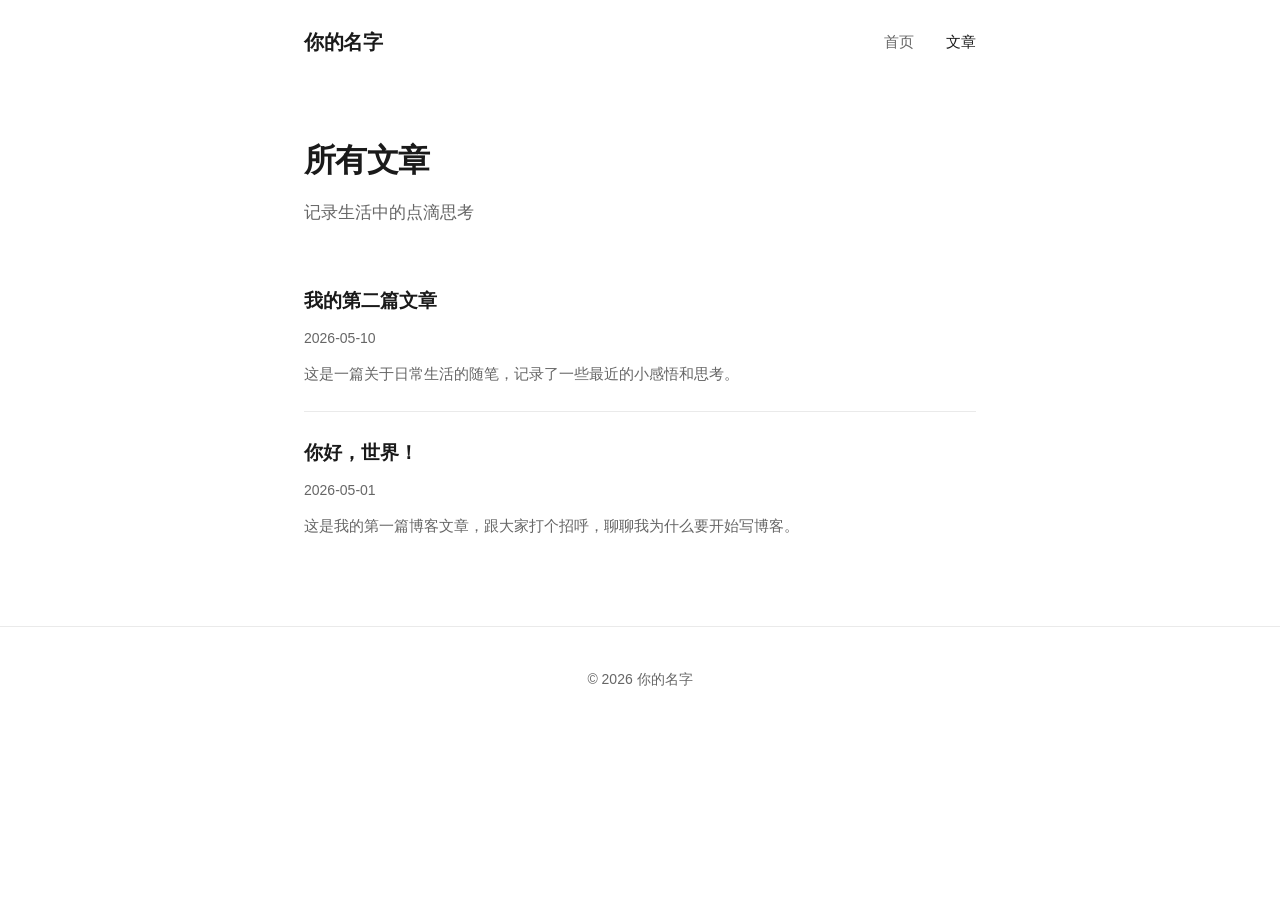
==== blog.html @ 14785ec4 "初始化个人网站" ====
<!DOCTYPE html>
<html lang="zh-CN">
<head>
  <meta charset="UTF-8">
  <meta name="viewport" content="width=device-width, initial-scale=1.0">
  <title>文章 - 我的个人网站</title>
  <link rel="stylesheet" href="css/style.css">
</head>
<body>
  <div class="container">
    <nav class="nav">
      <a href="index.html" class="nav-logo">你的名字</a>
      <ul class="nav-links">
        <li><a href="index.html">首页</a></li>
        <li><a href="blog.html" class="active">文章</a></li>
      </ul>
    </nav>

    <section class="blog-header">
      <h1>所有文章</h1>
      <p>记录生活中的点滴思考</p>
    </section>

    <section class="blog-list" id="blog-list"></section>
  </div>

  <footer class="footer">
    <div class="container">
      <p>© 2026 你的名字</p>
    </div>
  </footer>

  <script src="js/blog.js"></script>
  <script>
    const container = document.getElementById('blog-list');
    posts.forEach(post => {
      container.innerHTML += `
        <div class="post-card">
          <a href="${post.url}">
            <h3>${post.title}</h3>
            <span class="post-meta">${post.date}</span>
            ${post.excerpt ? `<p class="post-excerpt">${post.excerpt}</p>` : ''}
          </a>
        </div>
      `;
    });
  </script>
</body>
</html>
---- css/style.css ----
/* ===== 基础设置 ===== */
:root {
  --text: #1a1a1a;
  --text-light: #666;
  --bg: #fff;
  --bg-light: #f9f9f9;
  --border: #eaeaea;
  --accent: #2c7a7b;
  --accent-hover: #236665;
  --max-width: 720px;
}

* {
  margin: 0;
  padding: 0;
  box-sizing: border-box;
}

body {
  font-family: -apple-system, BlinkMacSystemFont, "Segoe UI", "PingFang SC",
    "Hiragino Sans GB", "Microsoft YaHei", "Helvetica Neue", Arial, sans-serif;
  color: var(--text);
  background: var(--bg);
  line-height: 1.8;
  -webkit-font-smoothing: antialiased;
}

/* ===== 导航栏 ===== */
.nav {
  display: flex;
  justify-content: space-between;
  align-items: center;
  padding: 1.5rem 0;
  max-width: var(--max-width);
  margin: 0 auto;
}

.nav a {
  text-decoration: none;
  color: var(--text);
}

.nav-logo {
  font-size: 1.25rem;
  font-weight: 700;
  letter-spacing: -0.02em;
}

.nav-links {
  display: flex;
  gap: 2rem;
  list-style: none;
}

.nav-links a {
  font-size: 0.95rem;
  color: var(--text-light);
  transition: color 0.2s;
}

.nav-links a:hover,
.nav-links a.active {
  color: var(--text);
}

/* ===== 容器 ===== */
.container {
  max-width: var(--max-width);
  margin: 0 auto;
  padding: 0 1.5rem;
}

/* ===== 首页 - 个人介绍 ===== */
.hero {
  padding: 5rem 0 3rem;
}

.hero-avatar {
  width: 80px;
  height: 80px;
  border-radius: 50%;
  background: var(--bg-light);
  margin-bottom: 1.5rem;
  display: flex;
  align-items: center;
  justify-content: center;
  font-size: 2rem;
  color: #ccc;
}

.hero h1 {
  font-size: 2.5rem;
  font-weight: 700;
  letter-spacing: -0.03em;
  margin-bottom: 0.75rem;
  line-height: 1.3;
}

.hero .tagline {
  font-size: 1.15rem;
  color: var(--text-light);
  margin-bottom: 1.5rem;
}

.hero .bio {
  font-size: 1.05rem;
  color: var(--text);
  max-width: 600px;
  margin-bottom: 2rem;
}

.social-links {
  display: flex;
  gap: 1.25rem;
}

.social-links a {
  color: var(--text-light);
  text-decoration: none;
  font-size: 0.95rem;
  transition: color 0.2s;
}

.social-links a:hover {
  color: var(--accent);
}

/* ===== 首页 - 最新文章 ===== */
.section-title {
  font-size: 1.25rem;
  font-weight: 600;
  margin-bottom: 1.5rem;
  letter-spacing: -0.01em;
}

.recent-posts {
  padding: 2rem 0 4rem;
  border-top: 1px solid var(--border);
}

.post-card {
  padding: 1.25rem 0;
  border-bottom: 1px solid var(--border);
}

.post-card:last-child {
  border-bottom: none;
}

.post-card a {
  text-decoration: none;
  color: inherit;
  display: block;
}

.post-card h3 {
  font-size: 1.15rem;
  font-weight: 600;
  margin-bottom: 0.35rem;
  transition: color 0.2s;
}

.post-card:hover h3 {
  color: var(--accent);
}

.post-card .post-meta {
  font-size: 0.875rem;
  color: var(--text-light);
}

.post-card .post-excerpt {
  font-size: 0.95rem;
  color: var(--text-light);
  margin-top: 0.5rem;
  line-height: 1.7;
}

.view-all {
  display: inline-block;
  margin-top: 1.5rem;
  font-size: 0.95rem;
  color: var(--accent);
  text-decoration: none;
  font-weight: 500;
  transition: color 0.2s;
}

.view-all:hover {
  color: var(--accent-hover);
}

/* ===== 博客列表页 ===== */
.blog-header {
  padding: 3rem 0 2rem;
}

.blog-header h1 {
  font-size: 2rem;
  font-weight: 700;
  letter-spacing: -0.02em;
  margin-bottom: 0.5rem;
}

.blog-header p {
  color: var(--text-light);
  font-size: 1.05rem;
}

.blog-list {
  padding-bottom: 4rem;
}

.blog-list .post-card {
  padding: 1.5rem 0;
}

.blog-list .post-card h3 {
  font-size: 1.2rem;
}

/* ===== 文章详情页 ===== */
.article {
  padding: 3rem 0 4rem;
}

.article-header {
  margin-bottom: 2.5rem;
}

.article-header h1 {
  font-size: 2rem;
  font-weight: 700;
  letter-spacing: -0.02em;
  line-height: 1.4;
  margin-bottom: 0.75rem;
}

.article-header .article-meta {
  font-size: 0.9rem;
  color: var(--text-light);
}

.article-content {
  font-size: 1.05rem;
  line-height: 2;
}

.article-content p {
  margin-bottom: 1.5rem;
}

.article-content h2 {
  font-size: 1.4rem;
  font-weight: 600;
  margin: 2.5rem 0 1rem;
}

.article-content h3 {
  font-size: 1.15rem;
  font-weight: 600;
  margin: 2rem 0 0.75rem;
}

.article-content img {
  max-width: 100%;
  height: auto;
  border-radius: 4px;
  margin: 1.5rem 0;
}

.article-content blockquote {
  border-left: 3px solid var(--accent);
  padding-left: 1.25rem;
  margin: 1.5rem 0;
  color: var(--text-light);
  font-style: italic;
}

.article-content ul,
.article-content ol {
  margin: 1rem 0 1.5rem 1.5rem;
}

.article-content li {
  margin-bottom: 0.5rem;
}

.article-content hr {
  border: none;
  border-top: 1px solid var(--border);
  margin: 2.5rem 0;
}

.article-content code {
  background: var(--bg-light);
  padding: 0.15em 0.4em;
  border-radius: 3px;
  font-size: 0.9em;
  font-family: "SF Mono", "Fira Code", "Fira Mono", "Roboto Mono", monospace;
}

.article-content pre {
  background: var(--bg-light);
  padding: 1.25rem;
  border-radius: 6px;
  overflow-x: auto;
  margin: 1.5rem 0;
  font-size: 0.9rem;
  line-height: 1.6;
}

.article-content pre code {
  background: none;
  padding: 0;
}

.back-link {
  display: inline-block;
  margin-top: 3rem;
  font-size: 0.95rem;
  color: var(--text-light);
  text-decoration: none;
  transition: color 0.2s;
}

.back-link:hover {
  color: var(--text);
}

/* ===== 页脚 ===== */
.footer {
  text-align: center;
  padding: 2.5rem 0;
  color: var(--text-light);
  font-size: 0.875rem;
  border-top: 1px solid var(--border);
}

/* ===== 响应式 ===== */
@media (max-width: 600px) {
  .hero {
    padding: 3rem 0 2rem;
  }

  .hero h1 {
    font-size: 1.75rem;
  }

  .nav {
    padding: 1rem 0;
  }

  .article-header h1 {
    font-size: 1.5rem;
  }

  .article-content {
    font-size: 1rem;
  }
}
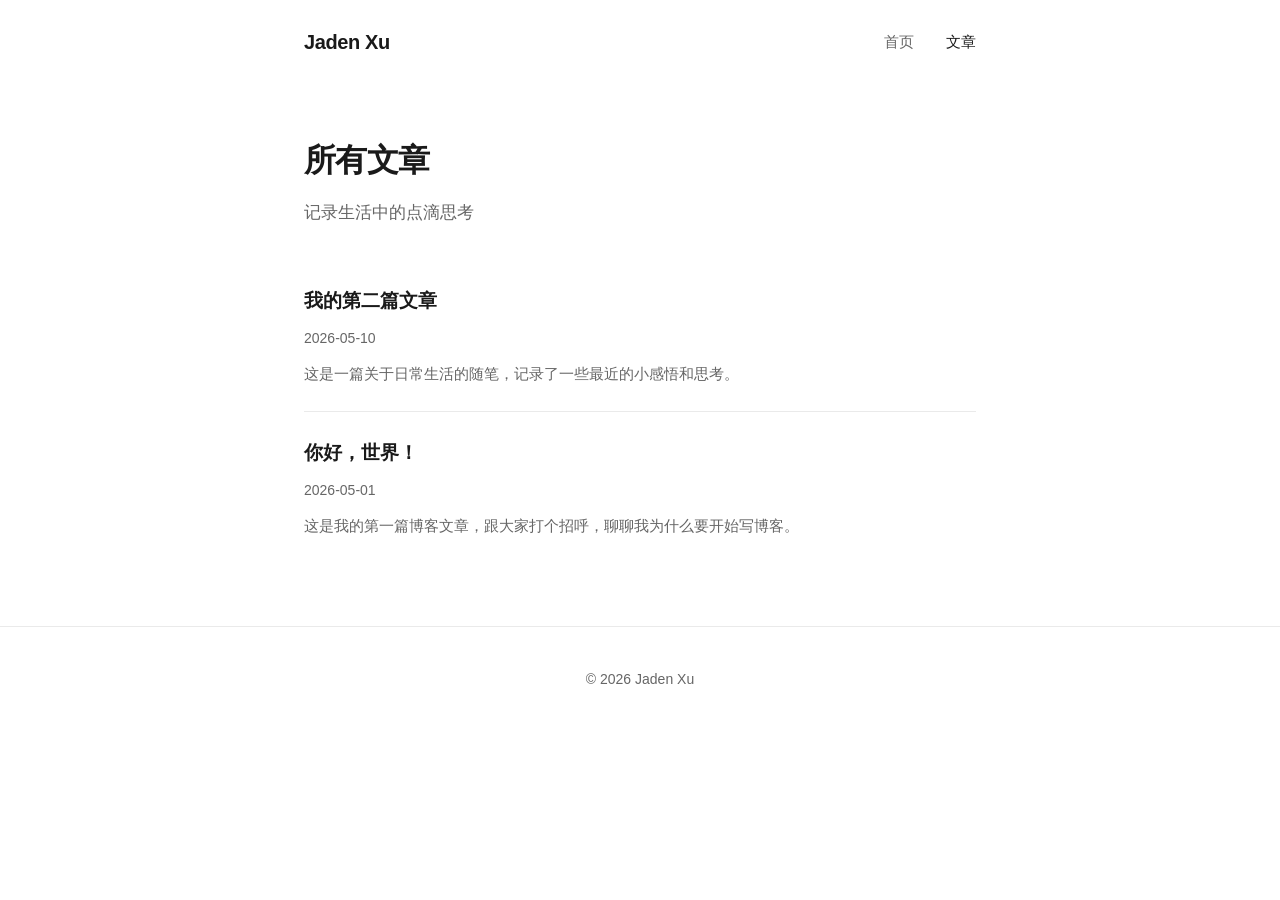
==== commit 36fed337: "更新个人信息和头像" ====
--- a/blog.html
+++ b/blog.html
@@ -9,7 +9,7 @@
 <body>
   <div class="container">
     <nav class="nav">
-      <a href="index.html" class="nav-logo">你的名字</a>
+      <a href="index.html" class="nav-logo">Jaden Xu</a>
       <ul class="nav-links">
         <li><a href="index.html">首页</a></li>
         <li><a href="blog.html" class="active">文章</a></li>
@@ -26,7 +26,7 @@
 
   <footer class="footer">
     <div class="container">
-      <p>© 2026 你的名字</p>
+      <p>© 2026 Jaden Xu</p>
     </div>
   </footer>
 
--- a/css/style.css
+++ b/css/style.css
@@ -79,13 +79,8 @@
   width: 80px;
   height: 80px;
   border-radius: 50%;
-  background: var(--bg-light);
+  object-fit: cover;
   margin-bottom: 1.5rem;
-  display: flex;
-  align-items: center;
-  justify-content: center;
-  font-size: 2rem;
-  color: #ccc;
 }
 
 .hero h1 {
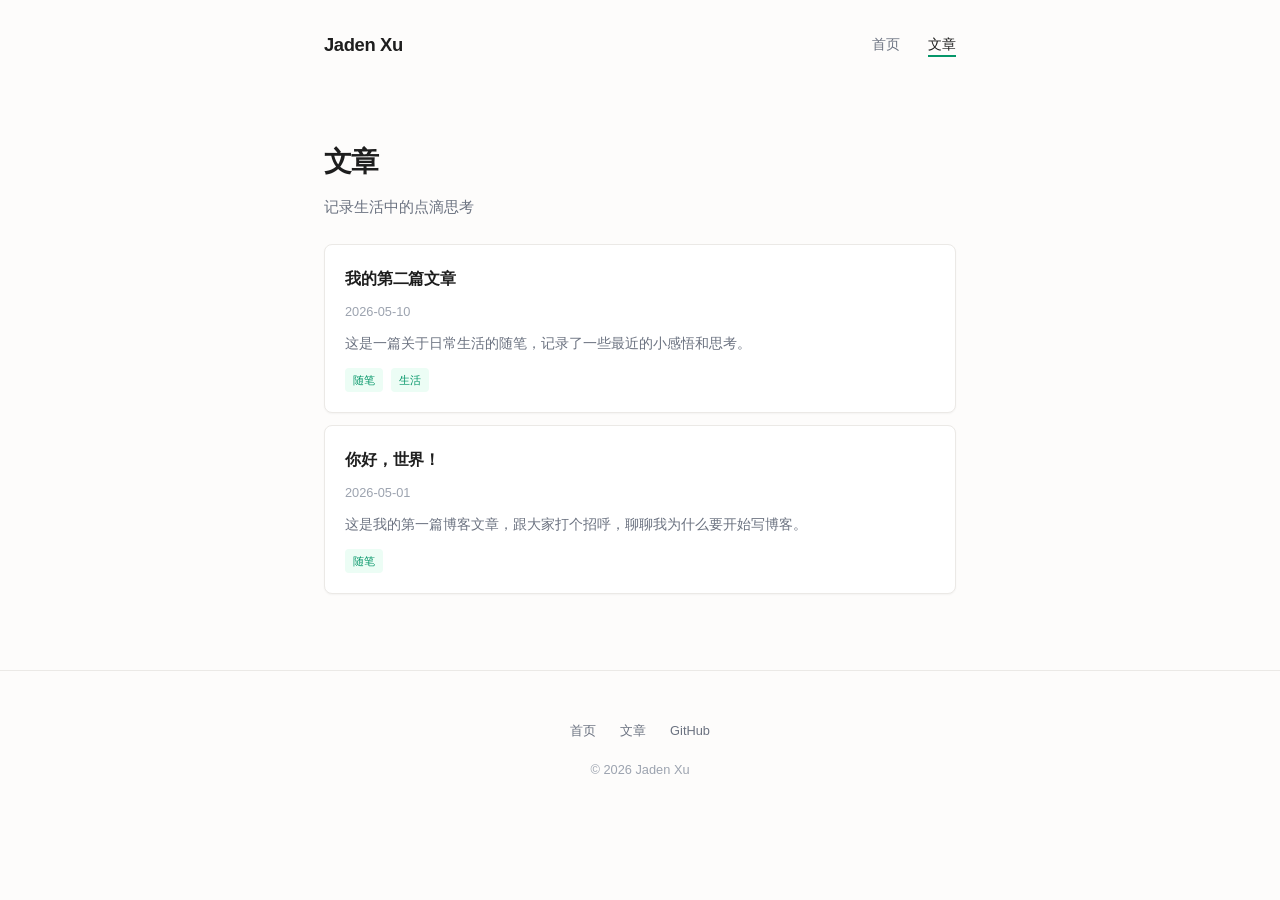
==== commit 25d56f5b: "全面升级网站设计：优化排版、配色、卡片布局和动效" ====
--- a/blog.html
+++ b/blog.html
@@ -3,21 +3,23 @@
 <head>
   <meta charset="UTF-8">
   <meta name="viewport" content="width=device-width, initial-scale=1.0">
-  <title>文章 - 我的个人网站</title>
+  <title>文章 - Jaden Xu</title>
   <link rel="stylesheet" href="css/style.css">
 </head>
 <body>
-  <div class="container">
-    <nav class="nav">
+  <nav class="nav">
+    <div class="container" style="display:flex;justify-content:space-between;align-items:center;width:100%;">
       <a href="index.html" class="nav-logo">Jaden Xu</a>
       <ul class="nav-links">
         <li><a href="index.html">首页</a></li>
         <li><a href="blog.html" class="active">文章</a></li>
       </ul>
-    </nav>
+    </div>
+  </nav>
 
+  <div class="container">
     <section class="blog-header">
-      <h1>所有文章</h1>
+      <h1>文章</h1>
       <p>记录生活中的点滴思考</p>
     </section>
 
@@ -26,6 +28,11 @@
 
   <footer class="footer">
     <div class="container">
+      <div class="footer-links">
+        <a href="index.html">首页</a>
+        <a href="blog.html">文章</a>
+        <a href="https://github.com/xupu2846" target="_blank">GitHub</a>
+      </div>
       <p>© 2026 Jaden Xu</p>
     </div>
   </footer>
@@ -33,17 +40,25 @@
   <script src="js/blog.js"></script>
   <script>
     const container = document.getElementById('blog-list');
-    posts.forEach(post => {
-      container.innerHTML += `
-        <div class="post-card">
-          <a href="${post.url}">
+    if (posts.length === 0) {
+      container.innerHTML = '<div class="empty-state"><p>还没有文章</p></div>';
+    } else {
+      posts.forEach(post => {
+        const tagsHtml = post.tags
+          ? post.tags.map(t => `<span class="post-tag">${t}</span>`).join('')
+          : '';
+        container.innerHTML += `
+          <a class="post-card" href="${post.url}">
             <h3>${post.title}</h3>
-            <span class="post-meta">${post.date}</span>
+            <div class="post-meta">
+              <span>${post.date}</span>
+            </div>
             ${post.excerpt ? `<p class="post-excerpt">${post.excerpt}</p>` : ''}
+            ${tagsHtml ? `<div class="post-tags">${tagsHtml}</div>` : ''}
           </a>
-        </div>
-      `;
-    });
+        `;
+      });
+    }
   </script>
 </body>
 </html>
--- a/css/style.css
+++ b/css/style.css
@@ -1,13 +1,18 @@
 /* ===== 基础设置 ===== */
 :root {
-  --text: #1a1a1a;
-  --text-light: #666;
-  --bg: #fff;
-  --bg-light: #f9f9f9;
-  --border: #eaeaea;
-  --accent: #2c7a7b;
-  --accent-hover: #236665;
-  --max-width: 720px;
+  --text: #1e1e1e;
+  --text-secondary: #6b7280;
+  --text-tertiary: #9ca3af;
+  --bg: #fdfcfb;
+  --bg-card: #fff;
+  --border: #ebe9e6;
+  --accent: #059669;
+  --accent-hover: #047857;
+  --accent-light: #ecfdf5;
+  --shadow-sm: 0 1px 2px rgba(0, 0, 0, 0.04);
+  --shadow-md: 0 4px 12px rgba(0, 0, 0, 0.06);
+  --radius: 8px;
+  --max-width: 680px;
 }
 
 * {
@@ -19,48 +24,12 @@
 body {
   font-family: -apple-system, BlinkMacSystemFont, "Segoe UI", "PingFang SC",
     "Hiragino Sans GB", "Microsoft YaHei", "Helvetica Neue", Arial, sans-serif;
+  font-size: 16px;
   color: var(--text);
   background: var(--bg);
   line-height: 1.8;
   -webkit-font-smoothing: antialiased;
-}
-
-/* ===== 导航栏 ===== */
-.nav {
-  display: flex;
-  justify-content: space-between;
-  align-items: center;
-  padding: 1.5rem 0;
-  max-width: var(--max-width);
-  margin: 0 auto;
-}
-
-.nav a {
-  text-decoration: none;
-  color: var(--text);
-}
-
-.nav-logo {
-  font-size: 1.25rem;
-  font-weight: 700;
-  letter-spacing: -0.02em;
-}
-
-.nav-links {
-  display: flex;
-  gap: 2rem;
-  list-style: none;
-}
-
-.nav-links a {
-  font-size: 0.95rem;
-  color: var(--text-light);
-  transition: color 0.2s;
-}
-
-.nav-links a:hover,
-.nav-links a.active {
-  color: var(--text);
+  -moz-osx-font-smoothing: grayscale;
 }
 
 /* ===== 容器 ===== */
@@ -70,50 +39,107 @@
   padding: 0 1.5rem;
 }
 
+/* ===== 导航栏 ===== */
+.nav {
+  display: flex;
+  justify-content: space-between;
+  align-items: center;
+  padding: 1.75rem 0;
+  max-width: var(--max-width);
+  margin: 0 auto;
+}
+
+.nav a {
+  text-decoration: none;
+  color: var(--text);
+}
+
+.nav-logo {
+  font-size: 1.15rem;
+  font-weight: 700;
+  letter-spacing: -0.02em;
+  color: var(--text);
+}
+
+.nav-links {
+  display: flex;
+  gap: 1.75rem;
+  list-style: none;
+}
+
+.nav-links a {
+  font-size: 0.9rem;
+  color: var(--text-secondary);
+  transition: color 0.2s;
+  padding-bottom: 3px;
+}
+
+.nav-links a:hover {
+  color: var(--text);
+}
+
+.nav-links a.active {
+  color: var(--text);
+  border-bottom: 2px solid var(--accent);
+}
+
 /* ===== 首页 - 个人介绍 ===== */
 .hero {
-  padding: 5rem 0 3rem;
+  padding: 4rem 0 3rem;
 }
 
 .hero-avatar {
-  width: 80px;
-  height: 80px;
+  width: 72px;
+  height: 72px;
   border-radius: 50%;
   object-fit: cover;
-  margin-bottom: 1.5rem;
+  margin-bottom: 1.25rem;
+  box-shadow: var(--shadow-sm);
+  border: 3px solid #fff;
 }
 
 .hero h1 {
-  font-size: 2.5rem;
+  font-size: 2rem;
   font-weight: 700;
   letter-spacing: -0.03em;
-  margin-bottom: 0.75rem;
+  margin-bottom: 0.5rem;
   line-height: 1.3;
 }
 
 .hero .tagline {
-  font-size: 1.15rem;
-  color: var(--text-light);
-  margin-bottom: 1.5rem;
+  font-size: 1rem;
+  color: var(--text-secondary);
+  margin-bottom: 1.25rem;
+  font-weight: 400;
 }
 
 .hero .bio {
-  font-size: 1.05rem;
-  color: var(--text);
-  max-width: 600px;
-  margin-bottom: 2rem;
+  font-size: 0.95rem;
+  color: var(--text-secondary);
+  max-width: 540px;
+  line-height: 1.85;
+  margin-bottom: 1.75rem;
+}
+
+.divider {
+  width: 40px;
+  height: 2px;
+  background: var(--accent);
+  margin-bottom: 1.75rem;
+  border-radius: 1px;
 }
 
 .social-links {
   display: flex;
-  gap: 1.25rem;
+  gap: 1.5rem;
 }
 
 .social-links a {
-  color: var(--text-light);
-  text-decoration: none;
-  font-size: 0.95rem;
-  transition: color 0.2s;
+  color: var(--text-secondary);
+  text-decoration: none;
+  font-size: 0.875rem;
+  transition: color 0.2s;
+  padding: 4px 0;
 }
 
 .social-links a:hover {
@@ -121,37 +147,61 @@
 }
 
 /* ===== 首页 - 最新文章 ===== */
+.recent-posts {
+  padding: 2.5rem 0 4rem;
+  border-top: 1px solid var(--border);
+}
+
+.section-header {
+  display: flex;
+  justify-content: space-between;
+  align-items: baseline;
+  margin-bottom: 1.75rem;
+}
+
 .section-title {
-  font-size: 1.25rem;
+  font-size: 1.05rem;
   font-weight: 600;
-  margin-bottom: 1.5rem;
   letter-spacing: -0.01em;
-}
-
-.recent-posts {
-  padding: 2rem 0 4rem;
-  border-top: 1px solid var(--border);
+  color: var(--text);
+}
+
+.view-all {
+  font-size: 0.85rem;
+  color: var(--text-tertiary);
+  text-decoration: none;
+  transition: color 0.2s;
+}
+
+.view-all:hover {
+  color: var(--accent);
 }
 
 .post-card {
-  padding: 1.25rem 0;
-  border-bottom: 1px solid var(--border);
-}
-
-.post-card:last-child {
-  border-bottom: none;
-}
-
-.post-card a {
+  display: block;
+  padding: 1.25rem 1.25rem;
+  margin-bottom: 0.5rem;
+  background: var(--bg-card);
+  border: 1px solid var(--border);
+  border-radius: var(--radius);
   text-decoration: none;
   color: inherit;
-  display: block;
+  transition: all 0.2s ease;
+  box-shadow: var(--shadow-sm);
+}
+
+.post-card:hover {
+  border-color: #d1d5db;
+  box-shadow: var(--shadow-md);
+  transform: translateY(-1px);
 }
 
 .post-card h3 {
-  font-size: 1.15rem;
+  font-size: 1rem;
   font-weight: 600;
   margin-bottom: 0.35rem;
+  letter-spacing: -0.01em;
+  color: var(--text);
   transition: color 0.2s;
 }
 
@@ -160,46 +210,57 @@
 }
 
 .post-card .post-meta {
+  font-size: 0.8rem;
+  color: var(--text-tertiary);
+  display: flex;
+  align-items: center;
+  gap: 0.75rem;
+}
+
+.post-card .post-meta .dot {
+  width: 3px;
+  height: 3px;
+  border-radius: 50%;
+  background: var(--text-tertiary);
+}
+
+.post-card .post-excerpt {
   font-size: 0.875rem;
-  color: var(--text-light);
-}
-
-.post-card .post-excerpt {
-  font-size: 0.95rem;
-  color: var(--text-light);
-  margin-top: 0.5rem;
+  color: var(--text-secondary);
+  margin-top: 0.6rem;
   line-height: 1.7;
 }
 
-.view-all {
-  display: inline-block;
-  margin-top: 1.5rem;
-  font-size: 0.95rem;
+.post-card .post-tags {
+  display: flex;
+  gap: 0.5rem;
+  margin-top: 0.75rem;
+}
+
+.post-tag {
+  font-size: 0.7rem;
   color: var(--accent);
-  text-decoration: none;
+  background: var(--accent-light);
+  padding: 2px 8px;
+  border-radius: 4px;
   font-weight: 500;
-  transition: color 0.2s;
-}
-
-.view-all:hover {
-  color: var(--accent-hover);
 }
 
 /* ===== 博客列表页 ===== */
 .blog-header {
-  padding: 3rem 0 2rem;
+  padding: 3rem 0 1.5rem;
 }
 
 .blog-header h1 {
-  font-size: 2rem;
+  font-size: 1.75rem;
   font-weight: 700;
   letter-spacing: -0.02em;
-  margin-bottom: 0.5rem;
+  margin-bottom: 0.35rem;
 }
 
 .blog-header p {
-  color: var(--text-light);
-  font-size: 1.05rem;
+  color: var(--text-secondary);
+  font-size: 0.95rem;
 }
 
 .blog-list {
@@ -207,11 +268,7 @@
 }
 
 .blog-list .post-card {
-  padding: 1.5rem 0;
-}
-
-.blog-list .post-card h3 {
-  font-size: 1.2rem;
+  margin-bottom: 0.75rem;
 }
 
 /* ===== 文章详情页 ===== */
@@ -221,24 +278,37 @@
 
 .article-header {
   margin-bottom: 2.5rem;
+  padding-bottom: 1.5rem;
+  border-bottom: 1px solid var(--border);
 }
 
 .article-header h1 {
-  font-size: 2rem;
+  font-size: 1.75rem;
   font-weight: 700;
-  letter-spacing: -0.02em;
-  line-height: 1.4;
+  letter-spacing: -0.03em;
+  line-height: 1.45;
   margin-bottom: 0.75rem;
 }
 
 .article-header .article-meta {
-  font-size: 0.9rem;
-  color: var(--text-light);
+  font-size: 0.85rem;
+  color: var(--text-tertiary);
+  display: flex;
+  align-items: center;
+  gap: 0.75rem;
+}
+
+.article-header .article-meta .dot {
+  width: 3px;
+  height: 3px;
+  border-radius: 50%;
+  background: var(--text-tertiary);
 }
 
 .article-content {
-  font-size: 1.05rem;
+  font-size: 1rem;
   line-height: 2;
+  color: var(--text);
 }
 
 .article-content p {
@@ -246,39 +316,48 @@
 }
 
 .article-content h2 {
-  font-size: 1.4rem;
+  font-size: 1.25rem;
   font-weight: 600;
-  margin: 2.5rem 0 1rem;
+  margin: 2.5rem 0 0.75rem;
+  letter-spacing: -0.01em;
 }
 
 .article-content h3 {
-  font-size: 1.15rem;
+  font-size: 1.05rem;
   font-weight: 600;
-  margin: 2rem 0 0.75rem;
+  margin: 2rem 0 0.5rem;
+  letter-spacing: -0.01em;
 }
 
 .article-content img {
   max-width: 100%;
   height: auto;
-  border-radius: 4px;
-  margin: 1.5rem 0;
+  border-radius: var(--radius);
+  margin: 1.25rem 0;
 }
 
 .article-content blockquote {
   border-left: 3px solid var(--accent);
-  padding-left: 1.25rem;
+  padding: 0.5rem 0 0.5rem 1.25rem;
   margin: 1.5rem 0;
-  color: var(--text-light);
-  font-style: italic;
+  color: var(--text-secondary);
+  background: var(--accent-light);
+  border-radius: 0 var(--radius) var(--radius) 0;
 }
 
 .article-content ul,
 .article-content ol {
-  margin: 1rem 0 1.5rem 1.5rem;
+  margin: 0.75rem 0 1.5rem 1.25rem;
+  color: var(--text);
 }
 
 .article-content li {
   margin-bottom: 0.5rem;
+  padding-left: 0.25rem;
+}
+
+.article-content li::marker {
+  color: var(--text-tertiary);
 }
 
 .article-content hr {
@@ -288,69 +367,187 @@
 }
 
 .article-content code {
-  background: var(--bg-light);
+  background: #f3f4f6;
   padding: 0.15em 0.4em;
-  border-radius: 3px;
-  font-size: 0.9em;
+  border-radius: 4px;
+  font-size: 0.88em;
   font-family: "SF Mono", "Fira Code", "Fira Mono", "Roboto Mono", monospace;
+  color: #374151;
 }
 
 .article-content pre {
-  background: var(--bg-light);
+  background: #f9fafb;
   padding: 1.25rem;
-  border-radius: 6px;
+  border-radius: var(--radius);
+  border: 1px solid var(--border);
   overflow-x: auto;
   margin: 1.5rem 0;
-  font-size: 0.9rem;
-  line-height: 1.6;
+  font-size: 0.85rem;
+  line-height: 1.7;
 }
 
 .article-content pre code {
   background: none;
   padding: 0;
+  border: none;
 }
 
 .back-link {
-  display: inline-block;
+  display: inline-flex;
+  align-items: center;
+  gap: 0.35rem;
   margin-top: 3rem;
-  font-size: 0.95rem;
-  color: var(--text-light);
+  font-size: 0.875rem;
+  color: var(--text-tertiary);
   text-decoration: none;
   transition: color 0.2s;
 }
 
 .back-link:hover {
   color: var(--text);
+}
+
+/* ===== 文章页尾（文章导航） ===== */
+.article-nav {
+  margin-top: 3rem;
+  padding-top: 1.5rem;
+  border-top: 1px solid var(--border);
+  display: flex;
+  justify-content: space-between;
+  font-size: 0.875rem;
+}
+
+.article-nav a {
+  color: var(--text-secondary);
+  text-decoration: none;
+  transition: color 0.2s;
+}
+
+.article-nav a:hover {
+  color: var(--accent);
 }
 
 /* ===== 页脚 ===== */
 .footer {
   text-align: center;
-  padding: 2.5rem 0;
-  color: var(--text-light);
-  font-size: 0.875rem;
+  padding: 3rem 0;
+  color: var(--text-tertiary);
+  font-size: 0.8rem;
   border-top: 1px solid var(--border);
+}
+
+.footer a {
+  color: var(--text-secondary);
+  text-decoration: none;
+  transition: color 0.2s;
+}
+
+.footer a:hover {
+  color: var(--accent);
+}
+
+.footer-links {
+  display: flex;
+  justify-content: center;
+  gap: 1.5rem;
+  margin-bottom: 1rem;
+}
+
+/* ===== 友链区域 ===== */
+.friends {
+  padding: 2rem 0 4rem;
+  border-top: 1px solid var(--border);
+}
+
+.friends-grid {
+  display: grid;
+  grid-template-columns: repeat(auto-fill, minmax(200px, 1fr));
+  gap: 0.75rem;
+}
+
+.friend-card {
+  display: flex;
+  align-items: center;
+  gap: 0.75rem;
+  padding: 0.75rem 1rem;
+  background: var(--bg-card);
+  border: 1px solid var(--border);
+  border-radius: var(--radius);
+  text-decoration: none;
+  color: inherit;
+  transition: all 0.2s ease;
+}
+
+.friend-card:hover {
+  border-color: #d1d5db;
+  box-shadow: var(--shadow-sm);
+}
+
+.friend-avatar {
+  width: 32px;
+  height: 32px;
+  border-radius: 50%;
+  background: var(--bg);
+  flex-shrink: 0;
+}
+
+.friend-info {
+  min-width: 0;
+}
+
+.friend-name {
+  font-size: 0.85rem;
+  font-weight: 600;
+  color: var(--text);
+}
+
+.friend-desc {
+  font-size: 0.75rem;
+  color: var(--text-tertiary);
+  white-space: nowrap;
+  overflow: hidden;
+  text-overflow: ellipsis;
+}
+
+/* ===== 空状态 ===== */
+.empty-state {
+  text-align: center;
+  padding: 3rem 0;
+  color: var(--text-tertiary);
+}
+
+.empty-state p {
+  font-size: 0.9rem;
 }
 
 /* ===== 响应式 ===== */
 @media (max-width: 600px) {
   .hero {
-    padding: 3rem 0 2rem;
+    padding: 2.5rem 0 2rem;
   }
 
   .hero h1 {
-    font-size: 1.75rem;
+    font-size: 1.6rem;
   }
 
   .nav {
-    padding: 1rem 0;
+    padding: 1.25rem 0;
   }
 
   .article-header h1 {
-    font-size: 1.5rem;
+    font-size: 1.4rem;
   }
 
   .article-content {
-    font-size: 1rem;
-  }
-}
+    font-size: 0.95rem;
+    line-height: 1.9;
+  }
+
+  .post-card {
+    padding: 1rem;
+  }
+
+  .friends-grid {
+    grid-template-columns: 1fr;
+  }
+}
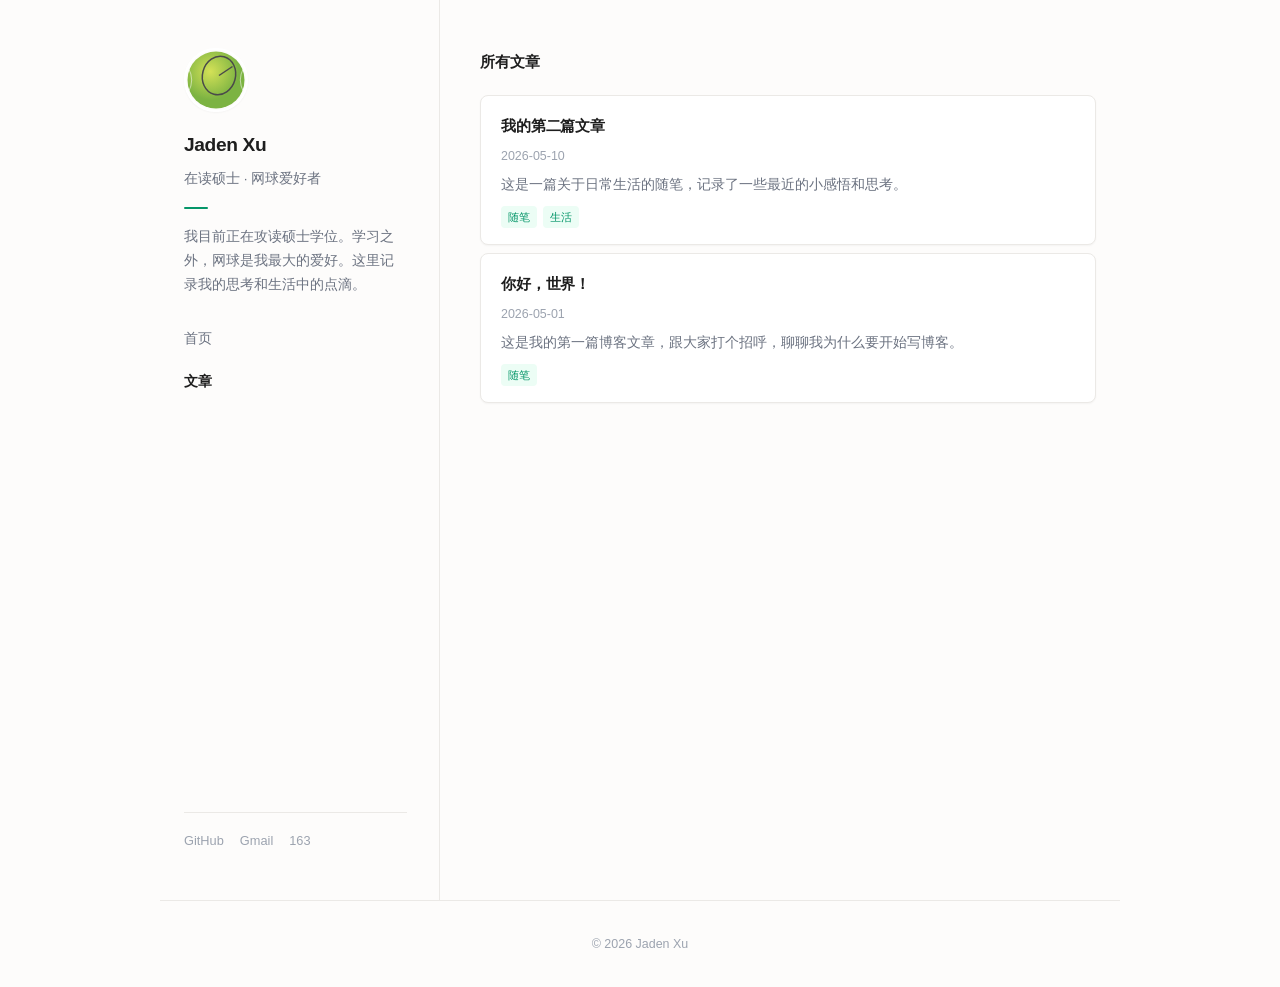
==== commit fdca904f: "改为双栏布局：左侧个人信息，右侧文章列表" ====
--- a/blog.html
+++ b/blog.html
@@ -7,34 +7,38 @@
   <link rel="stylesheet" href="css/style.css">
 </head>
 <body>
-  <nav class="nav">
-    <div class="container" style="display:flex;justify-content:space-between;align-items:center;width:100%;">
-      <a href="index.html" class="nav-logo">Jaden Xu</a>
-      <ul class="nav-links">
+  <div class="layout">
+    <!-- 左侧栏 -->
+    <aside class="sidebar">
+      <img class="sidebar-avatar" src="images/avatar.svg" alt="头像">
+      <div class="sidebar-name">Jaden Xu</div>
+      <div class="sidebar-tagline">在读硕士 · 网球爱好者</div>
+      <div class="sidebar-divider"></div>
+      <p class="sidebar-bio">
+        我目前正在攻读硕士学位。学习之外，网球是我最大的爱好。这里记录我的思考和生活中的点滴。
+      </p>
+      <ul class="sidebar-nav">
         <li><a href="index.html">首页</a></li>
         <li><a href="blog.html" class="active">文章</a></li>
       </ul>
-    </div>
-  </nav>
+      <div class="sidebar-social">
+        <a href="https://github.com/xupu2846" target="_blank">GitHub</a>
+        <a href="mailto:xupu2846@gmail.com">Gmail</a>
+        <a href="mailto:xupu2846@163.com">163</a>
+      </div>
+    </aside>
 
-  <div class="container">
-    <section class="blog-header">
-      <h1>文章</h1>
-      <p>记录生活中的点滴思考</p>
-    </section>
-
-    <section class="blog-list" id="blog-list"></section>
+    <!-- 右侧主内容 -->
+    <main class="main">
+      <div class="section-header">
+        <h2 class="section-title">所有文章</h2>
+      </div>
+      <div id="blog-list"></div>
+    </main>
   </div>
 
   <footer class="footer">
-    <div class="container">
-      <div class="footer-links">
-        <a href="index.html">首页</a>
-        <a href="blog.html">文章</a>
-        <a href="https://github.com/xupu2846" target="_blank">GitHub</a>
-      </div>
-      <p>© 2026 Jaden Xu</p>
-    </div>
+    <p>© 2026 Jaden Xu</p>
   </footer>
 
   <script src="js/blog.js"></script>
@@ -50,9 +54,7 @@
         container.innerHTML += `
           <a class="post-card" href="${post.url}">
             <h3>${post.title}</h3>
-            <div class="post-meta">
-              <span>${post.date}</span>
-            </div>
+            <div class="post-meta">${post.date}</div>
             ${post.excerpt ? `<p class="post-excerpt">${post.excerpt}</p>` : ''}
             ${tagsHtml ? `<div class="post-tags">${tagsHtml}</div>` : ''}
           </a>
--- a/css/style.css
+++ b/css/style.css
@@ -12,7 +12,7 @@
   --shadow-sm: 0 1px 2px rgba(0, 0, 0, 0.04);
   --shadow-md: 0 4px 12px rgba(0, 0, 0, 0.06);
   --radius: 8px;
-  --max-width: 680px;
+  --sidebar-width: 280px;
 }
 
 * {
@@ -29,148 +29,144 @@
   background: var(--bg);
   line-height: 1.8;
   -webkit-font-smoothing: antialiased;
-  -moz-osx-font-smoothing: grayscale;
-}
-
-/* ===== 容器 ===== */
-.container {
-  max-width: var(--max-width);
+}
+
+/* ===== 双栏布局 ===== */
+.layout {
+  display: flex;
+  max-width: 960px;
   margin: 0 auto;
-  padding: 0 1.5rem;
-}
-
-/* ===== 导航栏 ===== */
-.nav {
-  display: flex;
-  justify-content: space-between;
-  align-items: center;
-  padding: 1.75rem 0;
-  max-width: var(--max-width);
-  margin: 0 auto;
-}
-
-.nav a {
-  text-decoration: none;
-  color: var(--text);
-}
-
-.nav-logo {
-  font-size: 1.15rem;
+  min-height: 100vh;
+}
+
+/* ===== 左侧栏 ===== */
+.sidebar {
+  width: var(--sidebar-width);
+  flex-shrink: 0;
+  padding: 3rem 2rem 3rem 1.5rem;
+  position: sticky;
+  top: 0;
+  height: 100vh;
+  display: flex;
+  flex-direction: column;
+  border-right: 1px solid var(--border);
+}
+
+.sidebar-avatar {
+  width: 64px;
+  height: 64px;
+  border-radius: 50%;
+  object-fit: cover;
+  margin-bottom: 1rem;
+  border: 2px solid #fff;
+  box-shadow: var(--shadow-sm);
+}
+
+.sidebar-name {
+  font-size: 1.2rem;
   font-weight: 700;
   letter-spacing: -0.02em;
-  color: var(--text);
-}
-
-.nav-links {
-  display: flex;
-  gap: 1.75rem;
-  list-style: none;
-}
-
-.nav-links a {
-  font-size: 0.9rem;
-  color: var(--text-secondary);
-  transition: color 0.2s;
-  padding-bottom: 3px;
-}
-
-.nav-links a:hover {
-  color: var(--text);
-}
-
-.nav-links a.active {
-  color: var(--text);
-  border-bottom: 2px solid var(--accent);
-}
-
-/* ===== 首页 - 个人介绍 ===== */
-.hero {
-  padding: 4rem 0 3rem;
-}
-
-.hero-avatar {
-  width: 72px;
-  height: 72px;
-  border-radius: 50%;
-  object-fit: cover;
-  margin-bottom: 1.25rem;
-  box-shadow: var(--shadow-sm);
-  border: 3px solid #fff;
-}
-
-.hero h1 {
-  font-size: 2rem;
-  font-weight: 700;
-  letter-spacing: -0.03em;
-  margin-bottom: 0.5rem;
-  line-height: 1.3;
-}
-
-.hero .tagline {
-  font-size: 1rem;
-  color: var(--text-secondary);
-  margin-bottom: 1.25rem;
-  font-weight: 400;
-}
-
-.hero .bio {
-  font-size: 0.95rem;
-  color: var(--text-secondary);
-  max-width: 540px;
-  line-height: 1.85;
-  margin-bottom: 1.75rem;
-}
-
-.divider {
-  width: 40px;
+  margin-bottom: 0.25rem;
+}
+
+.sidebar-tagline {
+  font-size: 0.85rem;
+  color: var(--text-secondary);
+  margin-bottom: 1rem;
+}
+
+.sidebar-divider {
+  width: 24px;
   height: 2px;
   background: var(--accent);
-  margin-bottom: 1.75rem;
   border-radius: 1px;
-}
-
-.social-links {
-  display: flex;
-  gap: 1.5rem;
-}
-
-.social-links a {
-  color: var(--text-secondary);
-  text-decoration: none;
-  font-size: 0.875rem;
-  transition: color 0.2s;
-  padding: 4px 0;
-}
-
-.social-links a:hover {
+  margin-bottom: 1rem;
+}
+
+.sidebar-bio {
+  font-size: 0.85rem;
+  color: var(--text-secondary);
+  line-height: 1.75;
+  margin-bottom: 1.5rem;
+}
+
+.sidebar-nav {
+  list-style: none;
+  margin-bottom: auto;
+}
+
+.sidebar-nav li {
+  margin-bottom: 0.35rem;
+}
+
+.sidebar-nav a {
+  display: block;
+  padding: 0.35rem 0;
+  font-size: 0.9rem;
+  color: var(--text-secondary);
+  text-decoration: none;
+  transition: color 0.15s;
+}
+
+.sidebar-nav a:hover {
+  color: var(--text);
+}
+
+.sidebar-nav a.active {
+  color: var(--text);
+  font-weight: 600;
+}
+
+.sidebar-social {
+  display: flex;
+  flex-wrap: wrap;
+  gap: 0.5rem 1rem;
+  padding-top: 1rem;
+  border-top: 1px solid var(--border);
+}
+
+.sidebar-social a {
+  font-size: 0.8rem;
+  color: var(--text-tertiary);
+  text-decoration: none;
+  transition: color 0.15s;
+}
+
+.sidebar-social a:hover {
   color: var(--accent);
 }
 
-/* ===== 首页 - 最新文章 ===== */
-.recent-posts {
-  padding: 2.5rem 0 4rem;
-  border-top: 1px solid var(--border);
-}
-
+/* ===== 右侧主内容区 ===== */
+.main {
+  flex: 1;
+  padding: 3rem 1.5rem 3rem 2.5rem;
+  min-width: 0;
+}
+
+/* ===== 右侧顶部导航（小屏用） ===== */
+.main-nav {
+  display: none;
+}
+
+/* ===== 文章卡片 ===== */
 .section-header {
   display: flex;
   justify-content: space-between;
   align-items: baseline;
-  margin-bottom: 1.75rem;
+  margin-bottom: 1.25rem;
 }
 
 .section-title {
-  font-size: 1.05rem;
+  font-size: 0.95rem;
   font-weight: 600;
   letter-spacing: -0.01em;
-  color: var(--text);
 }
 
 .view-all {
-  font-size: 0.85rem;
-  color: var(--text-tertiary);
-  text-decoration: none;
-  transition: color 0.2s;
+  font-size: 0.8rem;
+  color: var(--text-tertiary);
+  text-decoration: none;
+  transition: color 0.15s;
 }
 
 .view-all:hover {
@@ -179,7 +175,7 @@
 
 .post-card {
   display: block;
-  padding: 1.25rem 1.25rem;
+  padding: 1rem 1.25rem;
   margin-bottom: 0.5rem;
   background: var(--bg-card);
   border: 1px solid var(--border);
@@ -193,15 +189,14 @@
 .post-card:hover {
   border-color: #d1d5db;
   box-shadow: var(--shadow-md);
-  transform: translateY(-1px);
+  transform: translateX(3px);
 }
 
 .post-card h3 {
-  font-size: 1rem;
-  font-weight: 600;
-  margin-bottom: 0.35rem;
+  font-size: 0.95rem;
+  font-weight: 600;
+  margin-bottom: 0.3rem;
   letter-spacing: -0.01em;
-  color: var(--text);
   transition: color 0.2s;
 }
 
@@ -210,92 +205,57 @@
 }
 
 .post-card .post-meta {
-  font-size: 0.8rem;
-  color: var(--text-tertiary);
-  display: flex;
-  align-items: center;
-  gap: 0.75rem;
-}
-
-.post-card .post-meta .dot {
-  width: 3px;
-  height: 3px;
-  border-radius: 50%;
-  background: var(--text-tertiary);
+  font-size: 0.78rem;
+  color: var(--text-tertiary);
 }
 
 .post-card .post-excerpt {
-  font-size: 0.875rem;
-  color: var(--text-secondary);
+  font-size: 0.85rem;
+  color: var(--text-secondary);
+  margin-top: 0.45rem;
+  line-height: 1.65;
+}
+
+.post-card .post-tags {
+  display: flex;
+  gap: 0.4rem;
   margin-top: 0.6rem;
-  line-height: 1.7;
-}
-
-.post-card .post-tags {
-  display: flex;
-  gap: 0.5rem;
-  margin-top: 0.75rem;
 }
 
 .post-tag {
   font-size: 0.7rem;
   color: var(--accent);
   background: var(--accent-light);
-  padding: 2px 8px;
+  padding: 1px 7px;
   border-radius: 4px;
   font-weight: 500;
 }
 
-/* ===== 博客列表页 ===== */
-.blog-header {
-  padding: 3rem 0 1.5rem;
-}
-
-.blog-header h1 {
-  font-size: 1.75rem;
-  font-weight: 700;
-  letter-spacing: -0.02em;
-  margin-bottom: 0.35rem;
-}
-
-.blog-header p {
-  color: var(--text-secondary);
-  font-size: 0.95rem;
-}
-
-.blog-list {
-  padding-bottom: 4rem;
-}
-
-.blog-list .post-card {
-  margin-bottom: 0.75rem;
-}
-
 /* ===== 文章详情页 ===== */
 .article {
-  padding: 3rem 0 4rem;
+  max-width: 620px;
 }
 
 .article-header {
-  margin-bottom: 2.5rem;
-  padding-bottom: 1.5rem;
+  margin-bottom: 2rem;
+  padding-bottom: 1.25rem;
   border-bottom: 1px solid var(--border);
 }
 
 .article-header h1 {
-  font-size: 1.75rem;
+  font-size: 1.6rem;
   font-weight: 700;
   letter-spacing: -0.03em;
   line-height: 1.45;
-  margin-bottom: 0.75rem;
+  margin-bottom: 0.5rem;
 }
 
 .article-header .article-meta {
-  font-size: 0.85rem;
+  font-size: 0.82rem;
   color: var(--text-tertiary);
   display: flex;
   align-items: center;
-  gap: 0.75rem;
+  gap: 0.6rem;
 }
 
 .article-header .article-meta .dot {
@@ -306,40 +266,37 @@
 }
 
 .article-content {
+  font-size: 0.95rem;
+  line-height: 1.95;
+}
+
+.article-content p {
+  margin-bottom: 1.25rem;
+}
+
+.article-content h2 {
+  font-size: 1.15rem;
+  font-weight: 600;
+  margin: 2rem 0 0.6rem;
+}
+
+.article-content h3 {
   font-size: 1rem;
-  line-height: 2;
-  color: var(--text);
-}
-
-.article-content p {
-  margin-bottom: 1.5rem;
-}
-
-.article-content h2 {
-  font-size: 1.25rem;
-  font-weight: 600;
-  margin: 2.5rem 0 0.75rem;
-  letter-spacing: -0.01em;
-}
-
-.article-content h3 {
-  font-size: 1.05rem;
-  font-weight: 600;
-  margin: 2rem 0 0.5rem;
-  letter-spacing: -0.01em;
+  font-weight: 600;
+  margin: 1.6rem 0 0.4rem;
 }
 
 .article-content img {
   max-width: 100%;
   height: auto;
   border-radius: var(--radius);
-  margin: 1.25rem 0;
+  margin: 1rem 0;
 }
 
 .article-content blockquote {
   border-left: 3px solid var(--accent);
-  padding: 0.5rem 0 0.5rem 1.25rem;
-  margin: 1.5rem 0;
+  padding: 0.4rem 0 0.4rem 1rem;
+  margin: 1.25rem 0;
   color: var(--text-secondary);
   background: var(--accent-light);
   border-radius: 0 var(--radius) var(--radius) 0;
@@ -347,13 +304,11 @@
 
 .article-content ul,
 .article-content ol {
-  margin: 0.75rem 0 1.5rem 1.25rem;
-  color: var(--text);
+  margin: 0.6rem 0 1.25rem 1.25rem;
 }
 
 .article-content li {
-  margin-bottom: 0.5rem;
-  padding-left: 0.25rem;
+  margin-bottom: 0.4rem;
 }
 
 .article-content li::marker {
@@ -363,191 +318,164 @@
 .article-content hr {
   border: none;
   border-top: 1px solid var(--border);
-  margin: 2.5rem 0;
+  margin: 2rem 0;
 }
 
 .article-content code {
   background: #f3f4f6;
-  padding: 0.15em 0.4em;
+  padding: 0.12em 0.35em;
   border-radius: 4px;
   font-size: 0.88em;
-  font-family: "SF Mono", "Fira Code", "Fira Mono", "Roboto Mono", monospace;
+  font-family: "SF Mono", "Fira Code", monospace;
   color: #374151;
 }
 
 .article-content pre {
   background: #f9fafb;
-  padding: 1.25rem;
+  padding: 1rem;
   border-radius: var(--radius);
   border: 1px solid var(--border);
   overflow-x: auto;
-  margin: 1.5rem 0;
-  font-size: 0.85rem;
+  margin: 1.25rem 0;
+  font-size: 0.82rem;
   line-height: 1.7;
 }
 
 .article-content pre code {
   background: none;
   padding: 0;
-  border: none;
 }
 
 .back-link {
-  display: inline-flex;
-  align-items: center;
-  gap: 0.35rem;
+  display: inline-block;
+  margin-top: 2.5rem;
+  font-size: 0.85rem;
+  color: var(--text-tertiary);
+  text-decoration: none;
+  transition: color 0.15s;
+}
+
+.back-link:hover {
+  color: var(--text);
+}
+
+/* ===== 评论区 ===== */
+.comments {
+  max-width: 620px;
   margin-top: 3rem;
-  font-size: 0.875rem;
-  color: var(--text-tertiary);
-  text-decoration: none;
-  transition: color 0.2s;
-}
-
-.back-link:hover {
-  color: var(--text);
-}
-
-/* ===== 文章页尾（文章导航） ===== */
-.article-nav {
-  margin-top: 3rem;
-  padding-top: 1.5rem;
+  padding-top: 2rem;
   border-top: 1px solid var(--border);
-  display: flex;
-  justify-content: space-between;
-  font-size: 0.875rem;
-}
-
-.article-nav a {
-  color: var(--text-secondary);
-  text-decoration: none;
-  transition: color 0.2s;
-}
-
-.article-nav a:hover {
-  color: var(--accent);
+}
+
+.comments-title {
+  font-size: 1rem;
+  font-weight: 600;
+  margin-bottom: 1.25rem;
 }
 
 /* ===== 页脚 ===== */
 .footer {
+  max-width: 960px;
+  margin: 0 auto;
+  padding: 2rem 1.5rem;
   text-align: center;
-  padding: 3rem 0;
-  color: var(--text-tertiary);
-  font-size: 0.8rem;
+  color: var(--text-tertiary);
+  font-size: 0.78rem;
   border-top: 1px solid var(--border);
 }
 
 .footer a {
   color: var(--text-secondary);
   text-decoration: none;
-  transition: color 0.2s;
 }
 
 .footer a:hover {
   color: var(--accent);
 }
 
-.footer-links {
-  display: flex;
-  justify-content: center;
-  gap: 1.5rem;
-  margin-bottom: 1rem;
-}
-
-/* ===== 友链区域 ===== */
-.friends {
-  padding: 2rem 0 4rem;
-  border-top: 1px solid var(--border);
-}
-
-.friends-grid {
-  display: grid;
-  grid-template-columns: repeat(auto-fill, minmax(200px, 1fr));
-  gap: 0.75rem;
-}
-
-.friend-card {
-  display: flex;
+/* ===== 文章详情页专用布局 ===== */
+.article-layout {
+  max-width: 700px;
+  margin: 0 auto;
+  padding: 0 1.5rem;
+}
+
+.article-topnav {
+  display: flex;
+  justify-content: space-between;
   align-items: center;
-  gap: 0.75rem;
-  padding: 0.75rem 1rem;
-  background: var(--bg-card);
-  border: 1px solid var(--border);
-  border-radius: var(--radius);
-  text-decoration: none;
-  color: inherit;
-  transition: all 0.2s ease;
-}
-
-.friend-card:hover {
-  border-color: #d1d5db;
-  box-shadow: var(--shadow-sm);
-}
-
-.friend-avatar {
-  width: 32px;
-  height: 32px;
-  border-radius: 50%;
-  background: var(--bg);
-  flex-shrink: 0;
-}
-
-.friend-info {
-  min-width: 0;
-}
-
-.friend-name {
-  font-size: 0.85rem;
-  font-weight: 600;
-  color: var(--text);
-}
-
-.friend-desc {
-  font-size: 0.75rem;
-  color: var(--text-tertiary);
-  white-space: nowrap;
-  overflow: hidden;
-  text-overflow: ellipsis;
+  padding: 1.5rem 0;
+  max-width: 700px;
+  margin: 0 auto;
+}
+
+.article-topnav a {
+  text-decoration: none;
+  color: var(--text-secondary);
+  font-size: 0.9rem;
+  transition: color 0.15s;
+}
+
+.article-topnav a:hover {
+  color: var(--text);
+}
+
+.article-topnav .nav-logo {
+  font-weight: 700;
+  color: var(--text);
 }
 
 /* ===== 空状态 ===== */
 .empty-state {
   text-align: center;
-  padding: 3rem 0;
-  color: var(--text-tertiary);
-}
-
-.empty-state p {
+  padding: 2rem 0;
+  color: var(--text-tertiary);
   font-size: 0.9rem;
 }
 
 /* ===== 响应式 ===== */
-@media (max-width: 600px) {
-  .hero {
-    padding: 2.5rem 0 2rem;
-  }
-
-  .hero h1 {
-    font-size: 1.6rem;
-  }
-
-  .nav {
-    padding: 1.25rem 0;
+@media (max-width: 700px) {
+  .layout {
+    flex-direction: column;
+  }
+
+  .sidebar {
+    width: 100%;
+    height: auto;
+    position: static;
+    padding: 2rem 1.5rem 1.5rem;
+    border-right: none;
+    border-bottom: 1px solid var(--border);
+  }
+
+  .sidebar-nav {
+    display: flex;
+    gap: 1.5rem;
+    margin-bottom: 1rem;
+  }
+
+  .sidebar-nav li {
+    margin-bottom: 0;
+  }
+
+  .sidebar-social {
+    border-top: none;
+    padding-top: 0.5rem;
+  }
+
+  .sidebar-bio {
+    margin-bottom: 1rem;
+  }
+
+  .main {
+    padding: 1.5rem;
   }
 
   .article-header h1 {
-    font-size: 1.4rem;
+    font-size: 1.3rem;
   }
 
   .article-content {
-    font-size: 0.95rem;
-    line-height: 1.9;
-  }
-
-  .post-card {
-    padding: 1rem;
-  }
-
-  .friends-grid {
-    grid-template-columns: 1fr;
-  }
-}
+    font-size: 0.92rem;
+  }
+}
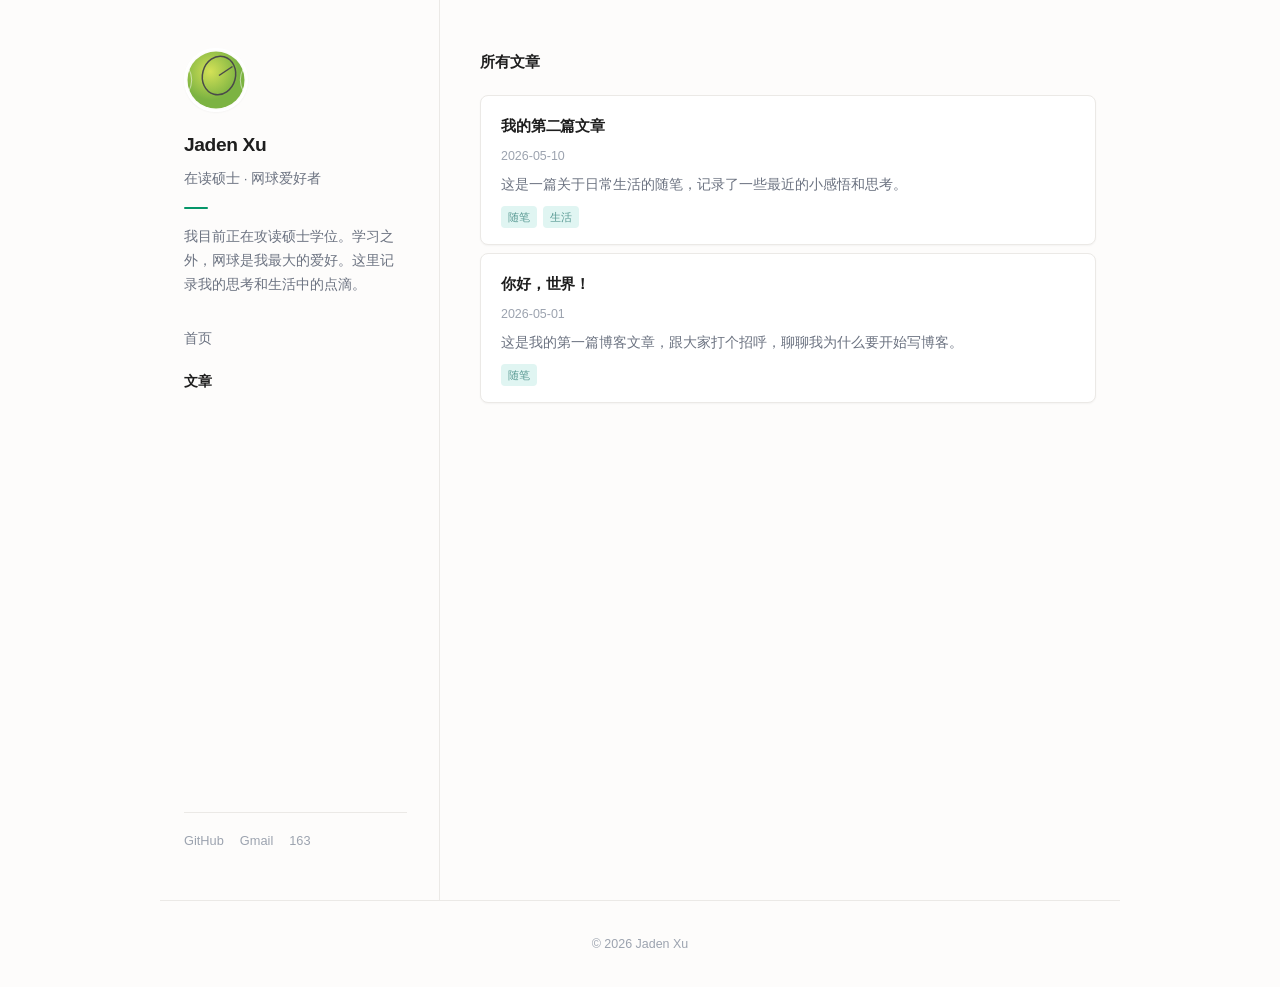
==== commit 70ab8398: "标题hover改为蓝色，标签支持多种低饱和度颜色" ====
--- a/blog.html
+++ b/blog.html
@@ -49,7 +49,7 @@
     } else {
       posts.forEach(post => {
         const tagsHtml = post.tags
-          ? post.tags.map(t => `<span class="post-tag">${t}</span>`).join('')
+          ? post.tags.map(t => `<span class="post-tag ${getTagClass(t)}">${t}</span>`).join('')
           : '';
         container.innerHTML += `
           <a class="post-card" href="${post.url}">
--- a/css/style.css
+++ b/css/style.css
@@ -201,7 +201,7 @@
 }
 
 .post-card:hover h3 {
-  color: var(--accent);
+  color: #3b6fb6;
 }
 
 .post-card .post-meta {
@@ -224,12 +224,18 @@
 
 .post-tag {
   font-size: 0.7rem;
-  color: var(--accent);
-  background: var(--accent-light);
   padding: 1px 7px;
   border-radius: 4px;
   font-weight: 500;
 }
+
+.tag-blue   { color: #5b7eb5; background: #e8f0fe; }
+.tag-pink   { color: #b57b8a; background: #fce8ed; }
+.tag-amber  { color: #b5975b; background: #fef7e0; }
+.tag-purple { color: #8a7bb5; background: #f0e8fc; }
+.tag-teal   { color: #5b9b95; background: #e0f5f2; }
+.tag-orange { color: #b5825b; background: #fdf0e0; }
+.tag-gray   { color: #7b7b7b; background: #f2f2f2; }
 
 /* ===== 文章详情页 ===== */
 .article {
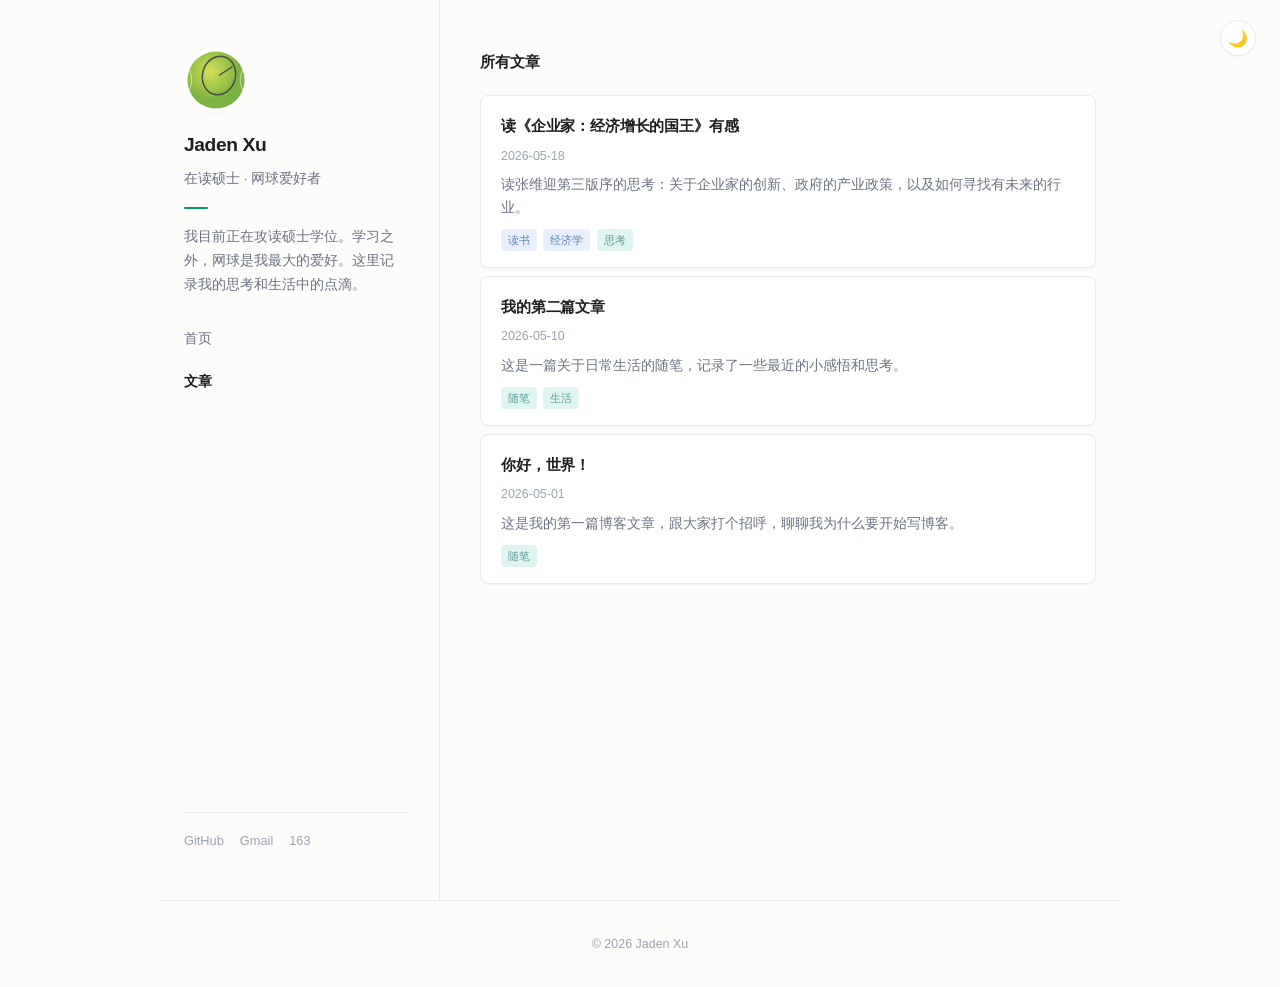
==== commit 795169e1: "添加明暗主题切换功能，按钮在右上角" ====
--- a/blog.html
+++ b/blog.html
@@ -7,6 +7,10 @@
   <link rel="stylesheet" href="css/style.css">
 </head>
 <body>
+  <button class="theme-toggle" id="theme-toggle" aria-label="切换主题">
+    <span class="icon-light">☀️</span>
+    <span class="icon-dark">🌙</span>
+  </button>
   <div class="layout">
     <!-- 左侧栏 -->
     <aside class="sidebar">
@@ -41,6 +45,7 @@
     <p>© 2026 Jaden Xu</p>
   </footer>
 
+  <script src="js/theme.js"></script>
   <script src="js/blog.js"></script>
   <script>
     const container = document.getElementById('blog-list');
--- a/css/style.css
+++ b/css/style.css
@@ -1,4 +1,4 @@
-/* ===== 基础设置 ===== */
+/* ===== 基础变量（亮色主题） ===== */
 :root {
   --text: #1e1e1e;
   --text-secondary: #6b7280;
@@ -6,13 +6,40 @@
   --bg: #fdfcfb;
   --bg-card: #fff;
   --border: #ebe9e6;
+  --border-hover: #d1d5db;
   --accent: #059669;
   --accent-hover: #047857;
   --accent-light: #ecfdf5;
+  --code-bg: #f3f4f6;
+  --code-text: #374151;
+  --pre-bg: #f9fafb;
+  --avatar-border: #fff;
+  --card-hover-title: #3b6fb6;
   --shadow-sm: 0 1px 2px rgba(0, 0, 0, 0.04);
   --shadow-md: 0 4px 12px rgba(0, 0, 0, 0.06);
   --radius: 8px;
   --sidebar-width: 280px;
+}
+
+/* ===== 暗色主题 ===== */
+[data-theme="dark"] {
+  --text: #e4e4e7;
+  --text-secondary: #a1a1aa;
+  --text-tertiary: #71717a;
+  --bg: #18181b;
+  --bg-card: #27272a;
+  --border: #3f3f46;
+  --border-hover: #52525b;
+  --accent: #34d399;
+  --accent-hover: #6ee7b7;
+  --accent-light: #064e3b;
+  --code-bg: #3f3f46;
+  --code-text: #d4d4d8;
+  --pre-bg: #27272a;
+  --avatar-border: #3f3f46;
+  --card-hover-title: #60a5fa;
+  --shadow-sm: 0 1px 2px rgba(0, 0, 0, 0.2);
+  --shadow-md: 0 4px 12px rgba(0, 0, 0, 0.3);
 }
 
 * {
@@ -31,6 +58,37 @@
   -webkit-font-smoothing: antialiased;
 }
 
+/* ===== 主题切换按钮 ===== */
+.theme-toggle {
+  position: fixed;
+  top: 1.25rem;
+  right: 1.5rem;
+  z-index: 100;
+  width: 36px;
+  height: 36px;
+  border-radius: 50%;
+  border: 1px solid var(--border);
+  background: var(--bg-card);
+  cursor: pointer;
+  display: flex;
+  align-items: center;
+  justify-content: center;
+  font-size: 1rem;
+  transition: all 0.2s;
+  box-shadow: var(--shadow-sm);
+}
+
+.theme-toggle:hover {
+  border-color: var(--border-hover);
+  box-shadow: var(--shadow-md);
+}
+
+.theme-toggle .icon-light { display: none; }
+.theme-toggle .icon-dark  { display: inline; }
+
+[data-theme="dark"] .theme-toggle .icon-light { display: inline; }
+[data-theme="dark"] .theme-toggle .icon-dark  { display: none; }
+
 /* ===== 双栏布局 ===== */
 .layout {
   display: flex;
@@ -58,7 +116,7 @@
   border-radius: 50%;
   object-fit: cover;
   margin-bottom: 1rem;
-  border: 2px solid #fff;
+  border: 2px solid var(--avatar-border);
   box-shadow: var(--shadow-sm);
 }
 
@@ -141,11 +199,6 @@
   flex: 1;
   padding: 3rem 1.5rem 3rem 2.5rem;
   min-width: 0;
-}
-
-/* ===== 右侧顶部导航（小屏用） ===== */
-.main-nav {
-  display: none;
 }
 
 /* ===== 文章卡片 ===== */
@@ -187,7 +240,7 @@
 }
 
 .post-card:hover {
-  border-color: #d1d5db;
+  border-color: var(--border-hover);
   box-shadow: var(--shadow-md);
   transform: translateX(3px);
 }
@@ -201,7 +254,7 @@
 }
 
 .post-card:hover h3 {
-  color: #3b6fb6;
+  color: var(--card-hover-title);
 }
 
 .post-card .post-meta {
@@ -237,6 +290,14 @@
 .tag-orange { color: #b5825b; background: #fdf0e0; }
 .tag-gray   { color: #7b7b7b; background: #f2f2f2; }
 
+[data-theme="dark"] .tag-blue   { color: #93b8f5; background: #1e2d47; }
+[data-theme="dark"] .tag-pink   { color: #e89aaa; background: #3d1f28; }
+[data-theme="dark"] .tag-amber  { color: #d4b06a; background: #3d3220; }
+[data-theme="dark"] .tag-purple { color: #b09aed; background: #2a2240; }
+[data-theme="dark"] .tag-teal   { color: #6fc4bc; background: #1d3532; }
+[data-theme="dark"] .tag-orange { color: #d4a56a; background: #3d2c1e; }
+[data-theme="dark"] .tag-gray   { color: #a1a1aa; background: #3f3f46; }
+
 /* ===== 文章详情页 ===== */
 .article {
   max-width: 620px;
@@ -328,16 +389,16 @@
 }
 
 .article-content code {
-  background: #f3f4f6;
+  background: var(--code-bg);
   padding: 0.12em 0.35em;
   border-radius: 4px;
   font-size: 0.88em;
   font-family: "SF Mono", "Fira Code", monospace;
-  color: #374151;
+  color: var(--code-text);
 }
 
 .article-content pre {
-  background: #f9fafb;
+  background: var(--pre-bg);
   padding: 1rem;
   border-radius: var(--radius);
   border: 1px solid var(--border);
@@ -441,6 +502,11 @@
 
 /* ===== 响应式 ===== */
 @media (max-width: 700px) {
+  .theme-toggle {
+    top: 0.75rem;
+    right: 0.75rem;
+  }
+
   .layout {
     flex-direction: column;
   }
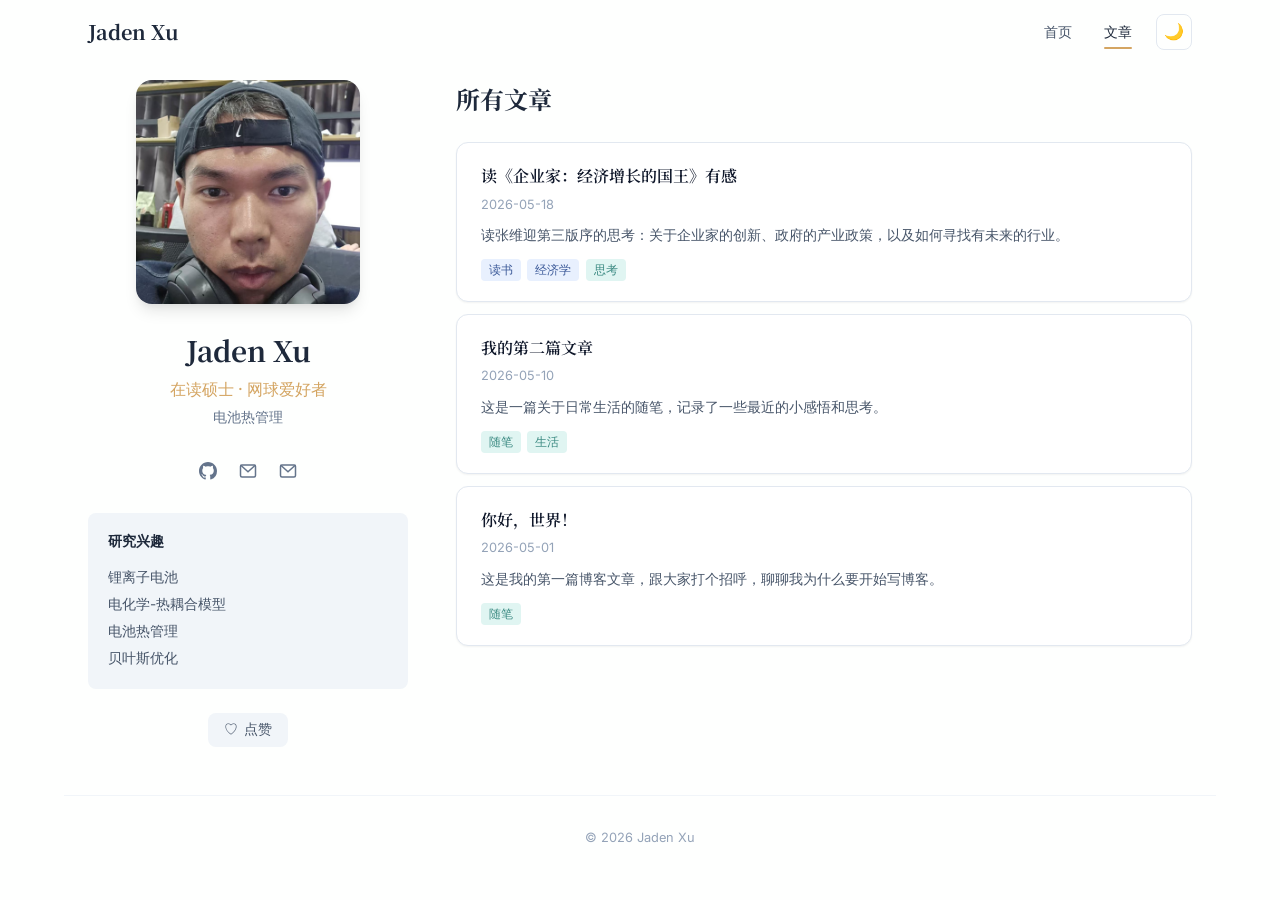
==== commit 10fd6b76: "参照 PRISM 设计风格全面重构网站 - 配色改为海军蓝+金色点缀，字体升级为 Inter + 思源宋体 - 顶部固定导航栏（滚动毛玻璃效果）+ 左侧大图 Profile + 右侧内容 - 头像改为" ====
--- a/blog.html
+++ b/blog.html
@@ -5,40 +5,86 @@
   <meta name="viewport" content="width=device-width, initial-scale=1.0">
   <title>文章 - Jaden Xu</title>
   <link rel="stylesheet" href="css/style.css">
+  <script>if(localStorage.getItem('theme-prism')==='dark'||(!localStorage.getItem('theme-prism')&&window.matchMedia('(prefers-color-scheme:dark)').matches))document.documentElement.classList.add('dark')</script>
 </head>
 <body>
-  <button class="theme-toggle" id="theme-toggle" aria-label="切换主题">
-    <span class="icon-light">☀️</span>
-    <span class="icon-dark">🌙</span>
-  </button>
-  <div class="layout">
-    <!-- 左侧栏 -->
-    <aside class="sidebar">
-      <img class="sidebar-avatar" src="images/avatar.svg" alt="头像">
-      <div class="sidebar-name">Jaden Xu</div>
-      <div class="sidebar-tagline">在读硕士 · 网球爱好者</div>
-      <div class="sidebar-divider"></div>
-      <p class="sidebar-bio">
-        我目前正在攻读硕士学位。学习之外，网球是我最大的爱好。这里记录我的思考和生活中的点滴。
-      </p>
-      <ul class="sidebar-nav">
-        <li><a href="index.html">首页</a></li>
-        <li><a href="blog.html" class="active">文章</a></li>
-      </ul>
-      <div class="sidebar-social">
-        <a href="https://github.com/xupu2846" target="_blank">GitHub</a>
-        <a href="mailto:xupu2846@gmail.com">Gmail</a>
-        <a href="mailto:xupu2846@163.com">163</a>
+  <!-- 顶部导航栏 -->
+  <nav class="navbar" id="navbar">
+    <div class="nav-inner">
+      <a href="index.html" class="nav-logo">Jaden Xu</a>
+      <div class="nav-links" id="nav-links">
+        <a href="index.html">首页</a>
+        <a href="blog.html" class="active">文章</a>
+        <button class="theme-toggle" id="theme-toggle" aria-label="切换主题">
+          <span class="icon-light">☀️</span>
+          <span class="icon-dark">🌙</span>
+        </button>
       </div>
-    </aside>
+      <button class="hamburger" id="hamburger" aria-label="菜单">
+        <svg width="20" height="20" viewBox="0 0 24 24" fill="none" stroke="currentColor" stroke-width="2">
+          <line x1="4" y1="6" x2="20" y2="6"></line>
+          <line x1="4" y1="12" x2="20" y2="12"></line>
+          <line x1="4" y1="18" x2="20" y2="18"></line>
+        </svg>
+      </button>
+    </div>
+  </nav>
 
-    <!-- 右侧主内容 -->
-    <main class="main">
-      <div class="section-header">
-        <h2 class="section-title">所有文章</h2>
-      </div>
-      <div id="blog-list"></div>
-    </main>
+  <!-- 移动端菜单 -->
+  <div class="mobile-nav" id="mobile-nav">
+    <a href="index.html">首页</a>
+    <a href="blog.html" class="active">文章</a>
+  </div>
+
+  <!-- 主内容区 -->
+  <div class="page-content">
+    <div class="layout">
+      <!-- 左侧 Profile -->
+      <aside class="profile">
+        <div class="profile-avatar fade-in">
+          <img src="images/avatar.jpg?v=2" alt="头像">
+        </div>
+        <div class="profile-info fade-in">
+          <h1 class="profile-name">Jaden Xu</h1>
+          <p class="profile-title">在读硕士 · 网球爱好者</p>
+          <p class="profile-institution">电池热管理</p>
+        </div>
+        <div class="profile-social fade-in">
+          <a href="https://github.com/xupu2846" target="_blank" title="GitHub">
+            <svg width="18" height="18" viewBox="0 0 24 24" fill="currentColor"><path d="M12 0C5.37 0 0 5.37 0 12c0 5.31 3.435 9.795 8.205 11.385.6.105.825-.255.825-.57 0-.285-.015-1.23-.015-2.235-3.015.555-3.795-.735-4.035-1.41-.135-.345-.72-1.41-1.23-1.695-.42-.225-1.02-.78-.015-.795.945-.015 1.62.87 1.845 1.23 1.08 1.815 2.805 1.305 3.495.99.105-.78.42-1.305.765-1.605-2.67-.3-5.46-1.335-5.46-5.925 0-1.305.465-2.385 1.23-3.225-.12-.3-.54-1.53.12-3.18 0 0 1.005-.315 3.3 1.23.96-.27 1.98-.405 3-.405s2.04.135 3 .405c2.295-1.56 3.3-1.23 3.3-1.23.66 1.65.24 2.88.12 3.18.765.84 1.23 1.905 1.23 3.225 0 4.605-2.805 5.625-5.475 5.925.435.375.81 1.095.81 2.22 0 1.605-.015 2.895-.015 3.3 0 .315.225.69.825.57A12.02 12.02 0 0024 12c0-6.63-5.37-12-12-12z"/></svg>
+          </a>
+          <a href="mailto:xupu2846@gmail.com" title="Gmail">
+            <svg width="18" height="18" viewBox="0 0 24 24" fill="none" stroke="currentColor" stroke-width="2"><rect x="2" y="4" width="20" height="16" rx="2"/><path d="M22 4L12 13 2 4"/></svg>
+          </a>
+          <a href="mailto:xupu2846@163.com" title="163 邮箱">
+            <svg width="18" height="18" viewBox="0 0 24 24" fill="none" stroke="currentColor" stroke-width="2"><rect x="2" y="4" width="20" height="16" rx="2"/><path d="M22 4L12 13 2 4"/></svg>
+          </a>
+        </div>
+        <div class="profile-interests fade-in">
+          <h3>研究兴趣</h3>
+          <ul>
+            <li>锂离子电池</li>
+            <li>电化学-热耦合模型</li>
+            <li>电池热管理</li>
+            <li>贝叶斯优化</li>
+          </ul>
+        </div>
+        <div class="like-btn-wrap fade-in">
+          <button class="like-btn" id="like-btn">
+            <span class="like-icon">♡</span>
+            <span class="like-text">点赞</span>
+          </button>
+        </div>
+      </aside>
+
+      <!-- 右侧内容 -->
+      <main class="content-area">
+        <div class="section-header fade-in">
+          <h2 class="section-title">所有文章</h2>
+        </div>
+        <div id="blog-list"></div>
+      </main>
+    </div>
   </div>
 
   <footer class="footer">
@@ -52,20 +98,28 @@
     if (posts.length === 0) {
       container.innerHTML = '<div class="empty-state"><p>还没有文章</p></div>';
     } else {
-      posts.forEach(post => {
+      posts.forEach((post, i) => {
         const tagsHtml = post.tags
-          ? post.tags.map(t => `<span class="post-tag ${getTagClass(t)}">${t}</span>`).join('')
+          ? post.tags.map(t => '<span class="post-tag ' + getTagClass(t) + '">' + t + '</span>').join('')
           : '';
-        container.innerHTML += `
-          <a class="post-card" href="${post.url}">
-            <h3>${post.title}</h3>
-            <div class="post-meta">${post.date}</div>
-            ${post.excerpt ? `<p class="post-excerpt">${post.excerpt}</p>` : ''}
-            ${tagsHtml ? `<div class="post-tags">${tagsHtml}</div>` : ''}
-          </a>
-        `;
+        const card = document.createElement('a');
+        card.className = 'post-card fade-in';
+        card.href = post.url;
+        card.style.transitionDelay = (i * 0.1) + 's';
+        card.innerHTML =
+          '<h3>' + post.title + '</h3>' +
+          '<div class="post-meta">' + post.date + '</div>' +
+          (post.excerpt ? '<p class="post-excerpt">' + post.excerpt + '</p>' : '') +
+          (tagsHtml ? '<div class="post-tags">' + tagsHtml + '</div>' : '');
+        container.appendChild(card);
       });
     }
+
+    setTimeout(function() {
+      document.querySelectorAll('.fade-in').forEach(function(el) {
+        el.classList.add('visible');
+      });
+    }, 50);
   </script>
 </body>
 </html>
--- a/css/style.css
+++ b/css/style.css
@@ -1,340 +1,623 @@
-/* ===== 基础变量（亮色主题） ===== */
+/* ===== PRISM-inspired design system ===== */
+
+@import url('https://fonts.googleapis.com/css2?family=Inter:wght@400;500;600;700&family=Noto+Serif+SC:wght@400;600;700&display=swap');
+
+/* ===== Light theme ===== */
 :root {
-  --text: #1e1e1e;
-  --text-secondary: #6b7280;
-  --text-tertiary: #9ca3af;
-  --bg: #fdfcfb;
-  --bg-card: #fff;
-  --border: #ebe9e6;
-  --border-hover: #d1d5db;
-  --accent: #059669;
-  --accent-hover: #047857;
-  --accent-light: #ecfdf5;
-  --code-bg: #f3f4f6;
-  --code-text: #374151;
-  --pre-bg: #f9fafb;
-  --avatar-border: #fff;
-  --card-hover-title: #3b6fb6;
-  --shadow-sm: 0 1px 2px rgba(0, 0, 0, 0.04);
-  --shadow-md: 0 4px 12px rgba(0, 0, 0, 0.06);
-  --radius: 8px;
-  --sidebar-width: 280px;
-}
-
-/* ===== 暗色主题 ===== */
-[data-theme="dark"] {
-  --text: #e4e4e7;
-  --text-secondary: #a1a1aa;
-  --text-tertiary: #71717a;
-  --bg: #18181b;
-  --bg-card: #27272a;
-  --border: #3f3f46;
-  --border-hover: #52525b;
-  --accent: #34d399;
-  --accent-hover: #6ee7b7;
-  --accent-light: #064e3b;
-  --code-bg: #3f3f46;
-  --code-text: #d4d4d8;
-  --pre-bg: #27272a;
-  --avatar-border: #3f3f46;
-  --card-hover-title: #60a5fa;
-  --shadow-sm: 0 1px 2px rgba(0, 0, 0, 0.2);
-  --shadow-md: 0 4px 12px rgba(0, 0, 0, 0.3);
-}
-
-* {
+  --background: #fefffe;
+  --foreground: #0f172a;
+  --primary: #1e293b;
+  --primary-light: #334155;
+  --accent: #d4a562;
+  --accent-light: #e4b976;
+  --accent-dark: #b8914d;
+
+  --neutral-50: #f8fafc;
+  --neutral-100: #f1f5f9;
+  --neutral-200: #e2e8f0;
+  --neutral-300: #cbd5e1;
+  --neutral-400: #94a3b8;
+  --neutral-500: #64748b;
+  --neutral-600: #475569;
+  --neutral-700: #334155;
+  --neutral-800: #1e293b;
+  --neutral-900: #0f172a;
+
+  --font-sans: 'Inter', -apple-system, BlinkMacSystemFont, 'Segoe UI', 'PingFang SC', 'Microsoft YaHei', sans-serif;
+  --font-serif: 'Noto Serif SC', 'Songti SC', STSong, Georgia, serif;
+
+  --shadow-sm: 0 1px 2px 0 rgba(0, 0, 0, 0.05);
+  --shadow: 0 1px 3px 0 rgba(0, 0, 0, 0.1), 0 1px 2px 0 rgba(0, 0, 0, 0.06);
+  --shadow-md: 0 4px 6px -1px rgba(0, 0, 0, 0.1), 0 2px 4px -1px rgba(0, 0, 0, 0.06);
+  --shadow-lg: 0 10px 15px -3px rgba(0, 0, 0, 0.1), 0 4px 6px -2px rgba(0, 0, 0, 0.05);
+
+  --radius-sm: 0.5rem;
+  --radius: 0.75rem;
+  --radius-lg: 1rem;
+  --radius-xl: 1.5rem;
+}
+
+/* ===== Dark theme ===== */
+.dark {
+  --background: #0f172a;
+  --foreground: #f8fafc;
+  --primary: #f8fafc;
+  --primary-light: #e2e8f0;
+  --accent: #e4b976;
+  --accent-light: #f0c674;
+  --accent-dark: #d4a562;
+
+  --neutral-50: #0f172a;
+  --neutral-100: #1e293b;
+  --neutral-200: #334155;
+  --neutral-300: #475569;
+  --neutral-400: #64748b;
+  --neutral-500: #94a3b8;
+  --neutral-600: #cbd5e1;
+  --neutral-700: #e2e8f0;
+  --neutral-800: #f1f5f9;
+  --neutral-900: #f8fafc;
+
+  --shadow-sm: 0 1px 2px rgba(0, 0, 0, 0.3);
+  --shadow: 0 1px 3px rgba(0, 0, 0, 0.4);
+  --shadow-md: 0 4px 6px rgba(0, 0, 0, 0.4);
+  --shadow-lg: 0 10px 15px rgba(0, 0, 0, 0.5);
+}
+
+/* ===== Reset ===== */
+*, *::before, *::after {
   margin: 0;
   padding: 0;
   box-sizing: border-box;
 }
 
+html {
+  scroll-behavior: smooth;
+}
+
 body {
-  font-family: -apple-system, BlinkMacSystemFont, "Segoe UI", "PingFang SC",
-    "Hiragino Sans GB", "Microsoft YaHei", "Helvetica Neue", Arial, sans-serif;
+  font-family: var(--font-sans);
   font-size: 16px;
-  color: var(--text);
-  background: var(--bg);
-  line-height: 1.8;
+  color: var(--foreground);
+  background: var(--background);
+  line-height: 1.6;
   -webkit-font-smoothing: antialiased;
-}
-
-/* ===== 主题切换按钮 ===== */
+  -moz-osx-font-smoothing: grayscale;
+}
+
+/* ===== Top Navigation ===== */
+.navbar {
+  position: fixed;
+  top: 0;
+  left: 0;
+  right: 0;
+  z-index: 50;
+  height: 64px;
+  display: flex;
+  align-items: center;
+  transition: all 0.3s ease;
+}
+
+.navbar.scrolled {
+  background: rgba(254, 255, 254, 0.8);
+  backdrop-filter: blur(20px);
+  -webkit-backdrop-filter: blur(20px);
+  border-bottom: 1px solid rgba(226, 232, 240, 0.5);
+  box-shadow: var(--shadow-lg);
+}
+
+.dark .navbar.scrolled {
+  background: rgba(15, 23, 42, 0.8);
+  border-bottom: 1px solid rgba(51, 65, 85, 0.5);
+}
+
+.nav-inner {
+  max-width: 72rem;
+  margin: 0 auto;
+  padding: 0 1.5rem;
+  width: 100%;
+  display: flex;
+  justify-content: space-between;
+  align-items: center;
+}
+
+.nav-logo {
+  font-family: var(--font-serif);
+  font-size: 1.25rem;
+  font-weight: 700;
+  color: var(--primary);
+  text-decoration: none;
+  transition: color 0.2s;
+}
+
+.nav-logo:hover {
+  color: var(--accent);
+}
+
+.nav-links {
+  display: flex;
+  align-items: center;
+  gap: 0.5rem;
+}
+
+.nav-links a {
+  position: relative;
+  padding: 0.5rem 0.75rem;
+  font-size: 0.875rem;
+  font-weight: 500;
+  color: var(--neutral-600);
+  text-decoration: none;
+  border-radius: var(--radius-sm);
+  transition: color 0.15s;
+}
+
+.nav-links a:hover,
+.nav-links a.active {
+  color: var(--primary);
+}
+
+.nav-links a.active::after {
+  content: '';
+  position: absolute;
+  bottom: 2px;
+  left: 0.75rem;
+  right: 0.75rem;
+  height: 2px;
+  background: var(--accent);
+  border-radius: 1px;
+}
+
+/* Nav indicator pill */
+.nav-indicator {
+  position: absolute;
+  height: 2px;
+  background: var(--accent);
+  border-radius: 1px;
+  bottom: 2px;
+  transition: left 0.3s ease, width 0.3s ease;
+}
+
+/* Theme toggle in nav */
 .theme-toggle {
-  position: fixed;
-  top: 1.25rem;
-  right: 1.5rem;
-  z-index: 100;
   width: 36px;
   height: 36px;
-  border-radius: 50%;
-  border: 1px solid var(--border);
-  background: var(--bg-card);
+  border-radius: var(--radius-sm);
+  border: 1px solid var(--neutral-200);
+  background: transparent;
   cursor: pointer;
   display: flex;
   align-items: center;
   justify-content: center;
   font-size: 1rem;
   transition: all 0.2s;
-  box-shadow: var(--shadow-sm);
+  margin-left: 0.25rem;
+  color: var(--neutral-600);
 }
 
 .theme-toggle:hover {
-  border-color: var(--border-hover);
-  box-shadow: var(--shadow-md);
+  border-color: var(--neutral-300);
+  background: var(--neutral-50);
+}
+
+.dark .theme-toggle {
+  border-color: var(--neutral-700);
+  color: var(--neutral-400);
+}
+
+.dark .theme-toggle:hover {
+  background: var(--neutral-800);
+  border-color: var(--neutral-600);
 }
 
 .theme-toggle .icon-light { display: none; }
 .theme-toggle .icon-dark  { display: inline; }
 
-[data-theme="dark"] .theme-toggle .icon-light { display: inline; }
-[data-theme="dark"] .theme-toggle .icon-dark  { display: none; }
-
-/* ===== 双栏布局 ===== */
+.dark .theme-toggle .icon-light { display: inline; }
+.dark .theme-toggle .icon-dark  { display: none; }
+
+/* Hamburger */
+.hamburger {
+  display: none;
+  width: 36px;
+  height: 36px;
+  border-radius: var(--radius-sm);
+  border: none;
+  background: transparent;
+  cursor: pointer;
+  align-items: center;
+  justify-content: center;
+  color: var(--neutral-600);
+}
+
+.hamburger:hover {
+  background: var(--neutral-100);
+}
+
+/* Mobile nav */
+.mobile-nav {
+  display: none;
+  position: fixed;
+  top: 64px;
+  left: 0;
+  right: 0;
+  background: rgba(254, 255, 254, 0.95);
+  backdrop-filter: blur(20px);
+  border-bottom: 1px solid var(--neutral-200);
+  padding: 0.75rem 1.5rem;
+  z-index: 49;
+}
+
+.dark .mobile-nav {
+  background: rgba(15, 23, 42, 0.95);
+  border-bottom: 1px solid var(--neutral-700);
+}
+
+.mobile-nav.open {
+  display: block;
+}
+
+.mobile-nav a {
+  display: block;
+  padding: 0.6rem 0;
+  font-size: 0.95rem;
+  font-weight: 500;
+  color: var(--neutral-700);
+  text-decoration: none;
+  border-radius: var(--radius-sm);
+  transition: color 0.15s;
+}
+
+.dark .mobile-nav a {
+  color: var(--neutral-300);
+}
+
+.mobile-nav a:hover,
+.mobile-nav a.active {
+  color: var(--primary);
+}
+
+/* ===== Main Layout ===== */
+.page-content {
+  max-width: 72rem;
+  margin: 0 auto;
+  padding: 80px 1.5rem 3rem;
+}
+
 .layout {
-  display: flex;
-  max-width: 960px;
-  margin: 0 auto;
-  min-height: 100vh;
-}
-
-/* ===== 左侧栏 ===== */
-.sidebar {
-  width: var(--sidebar-width);
-  flex-shrink: 0;
-  padding: 3rem 2rem 3rem 1.5rem;
+  display: grid;
+  grid-template-columns: 320px 1fr;
+  gap: 3rem;
+  align-items: start;
+}
+
+/* ===== Profile Sidebar ===== */
+.profile {
   position: sticky;
-  top: 0;
-  height: 100vh;
-  display: flex;
-  flex-direction: column;
-  border-right: 1px solid var(--border);
-}
-
-.sidebar-avatar {
-  width: 64px;
-  height: 64px;
-  border-radius: 50%;
+  top: 96px;
+}
+
+.profile-avatar {
+  width: 224px;
+  height: 224px;
+  border-radius: var(--radius-lg);
+  overflow: hidden;
+  box-shadow: var(--shadow-lg);
+  transition: all 0.3s ease;
+  margin: 0 auto 1.5rem;
+}
+
+.profile-avatar:hover {
+  transform: scale(1.03);
+  box-shadow: 0 25px 50px -12px rgba(0, 0, 0, 0.25);
+}
+
+.profile-avatar img {
+  width: 100%;
+  height: 100%;
   object-fit: cover;
-  margin-bottom: 1rem;
-  border: 2px solid var(--avatar-border);
-  box-shadow: var(--shadow-sm);
-}
-
-.sidebar-name {
-  font-size: 1.2rem;
+  object-position: 32% center;
+}
+
+.profile-info {
+  text-align: center;
+  margin-bottom: 1.5rem;
+}
+
+.profile-name {
+  font-family: var(--font-serif);
+  font-size: 1.75rem;
   font-weight: 700;
-  letter-spacing: -0.02em;
+  color: var(--primary);
   margin-bottom: 0.25rem;
 }
 
-.sidebar-tagline {
+.profile-title {
+  font-size: 1rem;
+  font-weight: 500;
+  color: var(--accent);
+  margin-bottom: 0.25rem;
+}
+
+.profile-institution {
+  font-size: 0.875rem;
+  color: var(--neutral-500);
+}
+
+/* Social icons */
+.profile-social {
+  display: flex;
+  justify-content: center;
+  gap: 0.25rem;
+  margin-bottom: 1.5rem;
+}
+
+.profile-social a {
+  display: flex;
+  align-items: center;
+  justify-content: center;
+  width: 36px;
+  height: 36px;
+  border-radius: var(--radius-sm);
+  color: var(--neutral-500);
+  text-decoration: none;
+  transition: all 0.2s;
+  font-size: 1rem;
+}
+
+.profile-social a:hover {
+  color: var(--accent);
+  background: var(--neutral-100);
+}
+
+.dark .profile-social a:hover {
+  background: var(--neutral-800);
+}
+
+/* Interests card */
+.profile-interests {
+  background: var(--neutral-100);
+  border-radius: var(--radius-sm);
+  padding: 1rem 1.25rem;
+  margin-bottom: 1.5rem;
+  transition: all 0.3s ease;
+}
+
+.dark .profile-interests {
+  background: var(--neutral-800);
+}
+
+.profile-interests:hover {
+  box-shadow: var(--shadow-md);
+  transform: scale(1.02);
+}
+
+.profile-interests h3 {
+  font-size: 0.9rem;
+  font-weight: 600;
+  color: var(--primary);
+  margin-bottom: 0.75rem;
+}
+
+.profile-interests ul {
+  list-style: none;
   font-size: 0.85rem;
-  color: var(--text-secondary);
-  margin-bottom: 1rem;
-}
-
-.sidebar-divider {
-  width: 24px;
-  height: 2px;
-  background: var(--accent);
-  border-radius: 1px;
-  margin-bottom: 1rem;
-}
-
-.sidebar-bio {
+  color: var(--neutral-600);
+  line-height: 2;
+}
+
+.dark .profile-interests ul {
+  color: var(--neutral-400);
+}
+
+/* Like button */
+.like-btn-wrap {
+  display: flex;
+  justify-content: center;
+}
+
+.like-btn {
+  display: inline-flex;
+  align-items: center;
+  gap: 0.4rem;
+  padding: 0.5rem 1rem;
+  border-radius: var(--radius-sm);
   font-size: 0.85rem;
-  color: var(--text-secondary);
-  line-height: 1.75;
+  font-weight: 500;
+  border: none;
+  cursor: pointer;
+  transition: all 0.2s;
+  background: var(--neutral-100);
+  color: var(--neutral-600);
+}
+
+.dark .like-btn {
+  background: var(--neutral-800);
+  color: var(--neutral-400);
+}
+
+.like-btn:hover {
+  background: #fef2f2;
+  color: #dc2626;
+}
+
+.dark .like-btn:hover {
+  background: rgba(220, 38, 38, 0.15);
+  color: #f87171;
+}
+
+.like-btn.liked {
+  background: #fef2f2;
+  color: #dc2626;
+}
+
+.dark .like-btn.liked {
+  background: rgba(220, 38, 38, 0.15);
+  color: #f87171;
+}
+
+/* ===== Content Area ===== */
+.content-area {
+  min-width: 0;
+}
+
+.section-header {
+  display: flex;
+  justify-content: space-between;
+  align-items: baseline;
   margin-bottom: 1.5rem;
 }
 
-.sidebar-nav {
-  list-style: none;
-  margin-bottom: auto;
-}
-
-.sidebar-nav li {
-  margin-bottom: 0.35rem;
-}
-
-.sidebar-nav a {
-  display: block;
-  padding: 0.35rem 0;
-  font-size: 0.9rem;
-  color: var(--text-secondary);
+.section-title {
+  font-family: var(--font-serif);
+  font-size: 1.5rem;
+  font-weight: 700;
+  color: var(--primary);
+}
+
+.view-all {
+  font-size: 0.85rem;
+  color: var(--neutral-400);
   text-decoration: none;
   transition: color 0.15s;
 }
 
-.sidebar-nav a:hover {
-  color: var(--text);
-}
-
-.sidebar-nav a.active {
-  color: var(--text);
-  font-weight: 600;
-}
-
-.sidebar-social {
-  display: flex;
-  flex-wrap: wrap;
-  gap: 0.5rem 1rem;
-  padding-top: 1rem;
-  border-top: 1px solid var(--border);
-}
-
-.sidebar-social a {
-  font-size: 0.8rem;
-  color: var(--text-tertiary);
-  text-decoration: none;
-  transition: color 0.15s;
-}
-
-.sidebar-social a:hover {
-  color: var(--accent);
-}
-
-/* ===== 右侧主内容区 ===== */
-.main {
-  flex: 1;
-  padding: 3rem 1.5rem 3rem 2.5rem;
-  min-width: 0;
-}
-
-/* ===== 文章卡片 ===== */
-.section-header {
-  display: flex;
-  justify-content: space-between;
-  align-items: baseline;
-  margin-bottom: 1.25rem;
-}
-
-.section-title {
-  font-size: 0.95rem;
-  font-weight: 600;
-  letter-spacing: -0.01em;
-}
-
-.view-all {
-  font-size: 0.8rem;
-  color: var(--text-tertiary);
-  text-decoration: none;
-  transition: color 0.15s;
-}
-
 .view-all:hover {
   color: var(--accent);
 }
 
+/* ===== Post Cards ===== */
 .post-card {
   display: block;
-  padding: 1rem 1.25rem;
-  margin-bottom: 0.5rem;
-  background: var(--bg-card);
-  border: 1px solid var(--border);
+  padding: 1.25rem 1.5rem;
+  margin-bottom: 0.75rem;
+  background: #fff;
+  border: 1px solid var(--neutral-200);
   border-radius: var(--radius);
   text-decoration: none;
   color: inherit;
-  transition: all 0.2s ease;
+  transition: all 0.25s ease;
   box-shadow: var(--shadow-sm);
 }
 
+.dark .post-card {
+  background: var(--neutral-800);
+  border-color: rgba(148, 163, 184, 0.24);
+}
+
 .post-card:hover {
-  border-color: var(--border-hover);
+  border-color: var(--neutral-300);
   box-shadow: var(--shadow-md);
-  transform: translateX(3px);
+  transform: translateX(4px);
+}
+
+.dark .post-card:hover {
+  border-color: var(--neutral-600);
 }
 
 .post-card h3 {
-  font-size: 0.95rem;
+  font-size: 1rem;
   font-weight: 600;
+  margin-bottom: 0.35rem;
+  transition: color 0.2s;
+  font-family: var(--font-serif);
+}
+
+.post-card:hover h3 {
+  color: var(--accent-dark);
+}
+
+.post-card .post-meta {
+  font-size: 0.8rem;
+  color: var(--neutral-400);
   margin-bottom: 0.3rem;
-  letter-spacing: -0.01em;
-  transition: color 0.2s;
-}
-
-.post-card:hover h3 {
-  color: var(--card-hover-title);
-}
-
-.post-card .post-meta {
-  font-size: 0.78rem;
-  color: var(--text-tertiary);
 }
 
 .post-card .post-excerpt {
-  font-size: 0.85rem;
-  color: var(--text-secondary);
-  margin-top: 0.45rem;
-  line-height: 1.65;
+  font-size: 0.875rem;
+  color: var(--neutral-600);
+  margin-top: 0.5rem;
+  line-height: 1.7;
 }
 
 .post-card .post-tags {
   display: flex;
   gap: 0.4rem;
-  margin-top: 0.6rem;
+  margin-top: 0.75rem;
 }
 
 .post-tag {
-  font-size: 0.7rem;
-  padding: 1px 7px;
+  font-size: 0.72rem;
+  padding: 2px 8px;
   border-radius: 4px;
   font-weight: 500;
 }
 
-.tag-blue   { color: #5b7eb5; background: #e8f0fe; }
-.tag-pink   { color: #b57b8a; background: #fce8ed; }
-.tag-amber  { color: #b5975b; background: #fef7e0; }
-.tag-purple { color: #8a7bb5; background: #f0e8fc; }
-.tag-teal   { color: #5b9b95; background: #e0f5f2; }
-.tag-orange { color: #b5825b; background: #fdf0e0; }
-.tag-gray   { color: #7b7b7b; background: #f2f2f2; }
-
-[data-theme="dark"] .tag-blue   { color: #93b8f5; background: #1e2d47; }
-[data-theme="dark"] .tag-pink   { color: #e89aaa; background: #3d1f28; }
-[data-theme="dark"] .tag-amber  { color: #d4b06a; background: #3d3220; }
-[data-theme="dark"] .tag-purple { color: #b09aed; background: #2a2240; }
-[data-theme="dark"] .tag-teal   { color: #6fc4bc; background: #1d3532; }
-[data-theme="dark"] .tag-orange { color: #d4a56a; background: #3d2c1e; }
-[data-theme="dark"] .tag-gray   { color: #a1a1aa; background: #3f3f46; }
-
-/* ===== 文章详情页 ===== */
-.article {
-  max-width: 620px;
+/* Tag colors */
+.tag-blue   { color: #3b5998; background: #e8f0fe; }
+.tag-pink   { color: #b0627a; background: #fce8ed; }
+.tag-amber  { color: #9a7b3a; background: #fef7e0; }
+.tag-purple { color: #6b5ca0; background: #f0e8fc; }
+.tag-teal   { color: #3b8a82; background: #e0f5f2; }
+.tag-orange { color: #9a6a3b; background: #fdf0e0; }
+.tag-gray   { color: #5a5a5a; background: #f2f2f2; }
+
+.dark .tag-blue   { color: #93b8f5; background: #1e2d47; }
+.dark .tag-pink   { color: #e89aaa; background: #3d1f28; }
+.dark .tag-amber  { color: #d4b06a; background: #3d3220; }
+.dark .tag-purple { color: #b09aed; background: #2a2240; }
+.dark .tag-teal   { color: #6fc4bc; background: #1d3532; }
+.dark .tag-orange { color: #d4a56a; background: #3d2c1e; }
+.dark .tag-gray   { color: #a1a1aa; background: #3f3f46; }
+
+/* ===== Article detail page ===== */
+.article-page {
+  max-width: 42rem;
+  margin: 0 auto;
+  padding: 80px 1.5rem 3rem;
 }
 
 .article-header {
-  margin-bottom: 2rem;
-  padding-bottom: 1.25rem;
-  border-bottom: 1px solid var(--border);
+  margin-bottom: 2.5rem;
+  padding-bottom: 1.5rem;
+  border-bottom: 1px solid var(--neutral-200);
+}
+
+.dark .article-header {
+  border-bottom-color: var(--neutral-700);
 }
 
 .article-header h1 {
-  font-size: 1.6rem;
+  font-family: var(--font-serif);
+  font-size: 1.8rem;
   font-weight: 700;
-  letter-spacing: -0.03em;
   line-height: 1.45;
-  margin-bottom: 0.5rem;
+  color: var(--primary);
+  margin-bottom: 0.75rem;
 }
 
 .article-header .article-meta {
-  font-size: 0.82rem;
-  color: var(--text-tertiary);
   display: flex;
   align-items: center;
   gap: 0.6rem;
+  font-size: 0.85rem;
+  color: var(--neutral-400);
 }
 
 .article-header .article-meta .dot {
   width: 3px;
   height: 3px;
   border-radius: 50%;
-  background: var(--text-tertiary);
+  background: var(--neutral-400);
 }
 
 .article-content {
   font-size: 0.95rem;
   line-height: 1.95;
+  color: var(--neutral-700);
+}
+
+.dark .article-content {
+  color: var(--neutral-300);
 }
 
 .article-content p {
@@ -342,70 +625,99 @@
 }
 
 .article-content h2 {
-  font-size: 1.15rem;
+  font-family: var(--font-serif);
+  font-size: 1.25rem;
   font-weight: 600;
-  margin: 2rem 0 0.6rem;
+  color: var(--primary);
+  margin: 2.25rem 0 0.75rem;
+  padding-bottom: 0.5rem;
+  border-bottom: 1px solid var(--neutral-200);
+}
+
+.dark .article-content h2 {
+  border-bottom-color: var(--neutral-800);
 }
 
 .article-content h3 {
-  font-size: 1rem;
+  font-family: var(--font-serif);
+  font-size: 1.05rem;
   font-weight: 600;
-  margin: 1.6rem 0 0.4rem;
-}
-
-.article-content img {
-  max-width: 100%;
-  height: auto;
-  border-radius: var(--radius);
-  margin: 1rem 0;
+  color: var(--primary);
+  margin: 1.6rem 0 0.5rem;
 }
 
 .article-content blockquote {
   border-left: 3px solid var(--accent);
-  padding: 0.4rem 0 0.4rem 1rem;
-  margin: 1.25rem 0;
-  color: var(--text-secondary);
-  background: var(--accent-light);
-  border-radius: 0 var(--radius) var(--radius) 0;
+  padding: 0.5rem 0 0.5rem 1.25rem;
+  margin: 1.5rem 0;
+  color: var(--neutral-500);
+  font-style: italic;
 }
 
 .article-content ul,
 .article-content ol {
-  margin: 0.6rem 0 1.25rem 1.25rem;
+  margin: 0.75rem 0 1.5rem 1.5rem;
 }
 
 .article-content li {
-  margin-bottom: 0.4rem;
+  margin-bottom: 0.5rem;
 }
 
 .article-content li::marker {
-  color: var(--text-tertiary);
+  color: var(--neutral-400);
 }
 
 .article-content hr {
   border: none;
-  border-top: 1px solid var(--border);
+  border-top: 1px solid var(--neutral-200);
   margin: 2rem 0;
 }
 
+.article-content a {
+  color: var(--accent-dark);
+  font-weight: 500;
+  text-decoration: none;
+  transition: all 0.2s;
+  border-radius: 2px;
+}
+
+.article-content a:hover {
+  background: rgba(212, 165, 98, 0.1);
+}
+
+.article-content strong {
+  font-weight: 600;
+  color: var(--primary);
+}
+
 .article-content code {
-  background: var(--code-bg);
-  padding: 0.12em 0.35em;
+  background: var(--neutral-100);
+  padding: 0.12em 0.4em;
   border-radius: 4px;
   font-size: 0.88em;
-  font-family: "SF Mono", "Fira Code", monospace;
-  color: var(--code-text);
+  font-family: 'SF Mono', 'Fira Code', Consolas, monospace;
+  color: var(--neutral-700);
+}
+
+.dark .article-content code {
+  background: var(--neutral-800);
+  color: var(--neutral-300);
 }
 
 .article-content pre {
-  background: var(--pre-bg);
-  padding: 1rem;
+  background: var(--neutral-100);
+  padding: 1rem 1.25rem;
   border-radius: var(--radius);
-  border: 1px solid var(--border);
+  border: 1px solid var(--neutral-200);
   overflow-x: auto;
-  margin: 1.25rem 0;
-  font-size: 0.82rem;
+  margin: 1.5rem 0;
+  font-size: 0.85rem;
   line-height: 1.7;
+}
+
+.dark .article-content pre {
+  background: var(--neutral-800);
+  border-color: var(--neutral-700);
 }
 
 .article-content pre code {
@@ -415,136 +727,88 @@
 
 .back-link {
   display: inline-block;
-  margin-top: 2.5rem;
+  margin-top: 3rem;
   font-size: 0.85rem;
-  color: var(--text-tertiary);
+  color: var(--neutral-400);
   text-decoration: none;
   transition: color 0.15s;
 }
 
 .back-link:hover {
-  color: var(--text);
-}
-
-/* ===== 评论区 ===== */
-.comments {
-  max-width: 620px;
-  margin-top: 3rem;
-  padding-top: 2rem;
-  border-top: 1px solid var(--border);
-}
-
-.comments-title {
-  font-size: 1rem;
-  font-weight: 600;
-  margin-bottom: 1.25rem;
-}
-
-/* ===== 页脚 ===== */
+  color: var(--accent);
+}
+
+/* ===== Footer ===== */
 .footer {
-  max-width: 960px;
+  max-width: 72rem;
   margin: 0 auto;
   padding: 2rem 1.5rem;
   text-align: center;
-  color: var(--text-tertiary);
-  font-size: 0.78rem;
-  border-top: 1px solid var(--border);
-}
-
-.footer a {
-  color: var(--text-secondary);
-  text-decoration: none;
-}
-
-.footer a:hover {
-  color: var(--accent);
-}
-
-/* ===== 文章详情页专用布局 ===== */
-.article-layout {
-  max-width: 700px;
-  margin: 0 auto;
-  padding: 0 1.5rem;
-}
-
-.article-topnav {
-  display: flex;
-  justify-content: space-between;
-  align-items: center;
-  padding: 1.5rem 0;
-  max-width: 700px;
-  margin: 0 auto;
-}
-
-.article-topnav a {
-  text-decoration: none;
-  color: var(--text-secondary);
-  font-size: 0.9rem;
-  transition: color 0.15s;
-}
-
-.article-topnav a:hover {
-  color: var(--text);
-}
-
-.article-topnav .nav-logo {
-  font-weight: 700;
-  color: var(--text);
-}
-
-/* ===== 空状态 ===== */
+  color: var(--neutral-400);
+  font-size: 0.8rem;
+  border-top: 1px solid var(--neutral-100);
+}
+
+.dark .footer {
+  border-top-color: var(--neutral-800);
+}
+
+/* ===== Empty state ===== */
 .empty-state {
   text-align: center;
-  padding: 2rem 0;
-  color: var(--text-tertiary);
+  padding: 3rem 0;
+  color: var(--neutral-400);
   font-size: 0.9rem;
 }
 
-/* ===== 响应式 ===== */
-@media (max-width: 700px) {
-  .theme-toggle {
-    top: 0.75rem;
-    right: 0.75rem;
+/* ===== Fade-in animation ===== */
+.fade-in {
+  opacity: 0;
+  transform: translateY(20px);
+  transition: opacity 0.6s ease, transform 0.6s ease;
+}
+
+.fade-in.visible {
+  opacity: 1;
+  transform: translateY(0);
+}
+
+/* ===== Responsive ===== */
+@media (max-width: 768px) {
+  .nav-links a {
+    display: none;
   }
 
+  .hamburger {
+    display: flex;
+  }
+
   .layout {
-    flex-direction: column;
+    grid-template-columns: 1fr;
+    gap: 2rem;
   }
 
-  .sidebar {
-    width: 100%;
-    height: auto;
+  .profile {
     position: static;
-    padding: 2rem 1.5rem 1.5rem;
-    border-right: none;
-    border-bottom: 1px solid var(--border);
+    text-align: center;
   }
 
-  .sidebar-nav {
-    display: flex;
-    gap: 1.5rem;
-    margin-bottom: 1rem;
+  .profile-avatar {
+    width: 160px;
+    height: 160px;
+    margin: 0 auto 1.5rem;
   }
 
-  .sidebar-nav li {
-    margin-bottom: 0;
+  .profile-name {
+    font-size: 1.5rem;
   }
 
-  .sidebar-social {
-    border-top: none;
-    padding-top: 0.5rem;
+  .page-content {
+    padding-top: 72px;
   }
 
-  .sidebar-bio {
-    margin-bottom: 1rem;
-  }
-
-  .main {
-    padding: 1.5rem;
-  }
-
   .article-header h1 {
-    font-size: 1.3rem;
+    font-size: 1.4rem;
   }
 
   .article-content {
